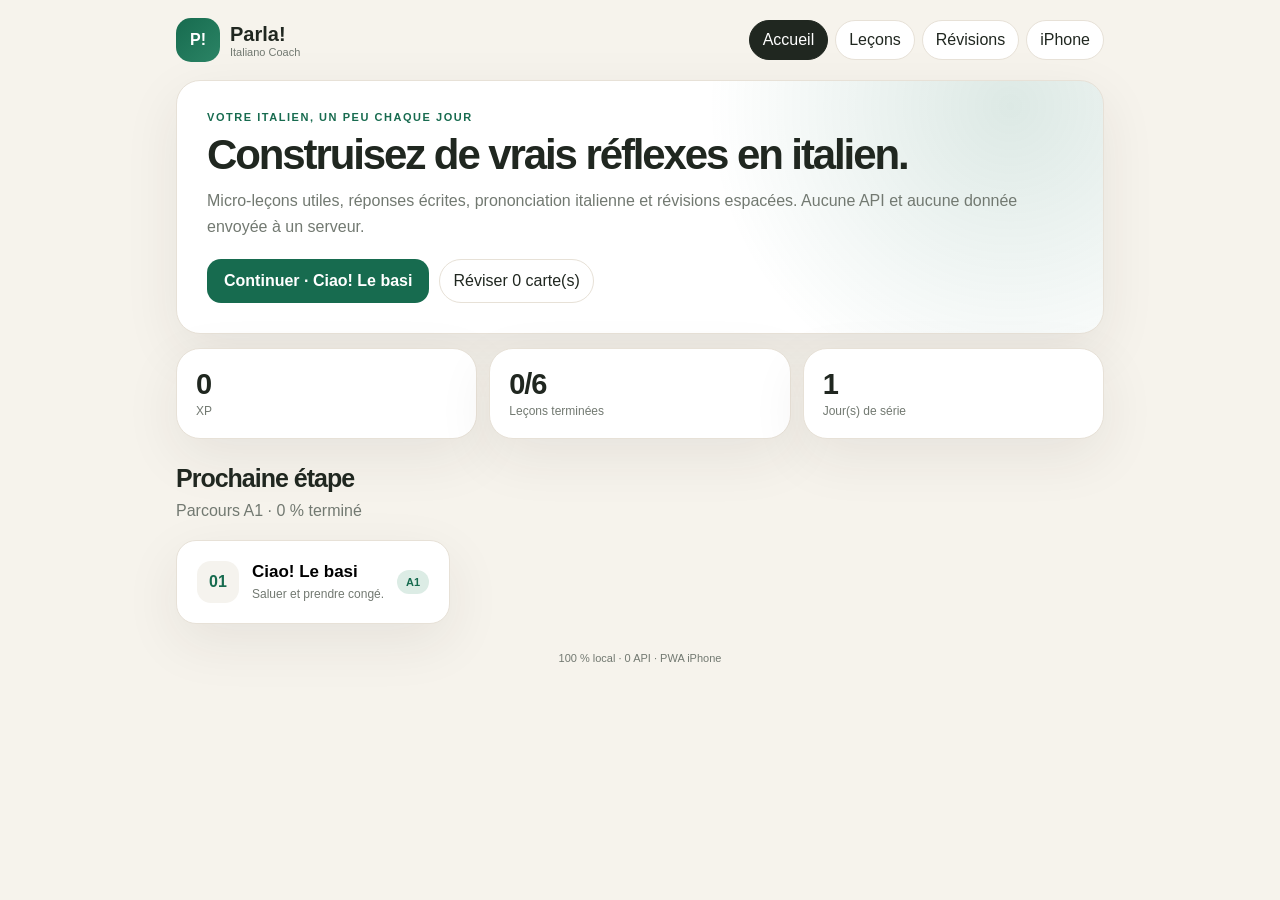
==== index.html @ 69998a39 "Initial Parla! PWA" ====
<!doctype html>
<html lang="fr">
<head>
<meta charset="utf-8">
<meta name="viewport" content="width=device-width,initial-scale=1,viewport-fit=cover">
<meta name="theme-color" content="#f6f3ec">
<meta name="apple-mobile-web-app-capable" content="yes">
<meta name="apple-mobile-web-app-status-bar-style" content="default">
<meta name="apple-mobile-web-app-title" content="Parla!">
<meta name="description" content="Parla! — coach d'italien interactif et local.">
<link rel="manifest" href="./manifest.json">
<link rel="icon" href="./icon.svg" type="image/svg+xml">
<link rel="apple-touch-icon" href="./icon.svg">
<title>Parla! — Italiano Coach</title>
<style>
:root{--bg:#f6f3ec;--card:#fff;--ink:#202720;--muted:#727971;--line:#e7e1d7;--green:#176b4f;--green2:#dcece5;--red:#9d3d3d;--red2:#f6e3df;--shadow:0 18px 55px rgba(45,40,32,.08)}
*{box-sizing:border-box}html,body{margin:0;min-height:100%;background:var(--bg);color:var(--ink);font-family:Inter,-apple-system,BlinkMacSystemFont,"Segoe UI",sans-serif}body{padding-top:env(safe-area-inset-top);padding-bottom:env(safe-area-inset-bottom);-webkit-tap-highlight-color:transparent}button,input{font:inherit}button{cursor:pointer;touch-action:manipulation}.shell{max-width:960px;margin:auto;padding:18px 16px calc(36px + env(safe-area-inset-bottom))}.top{display:flex;align-items:center;justify-content:space-between;gap:16px;margin-bottom:18px}.brand{display:flex;align-items:center;gap:10px}.logo{width:44px;height:44px;border-radius:15px;background:linear-gradient(135deg,#176b4f,#2b8465);color:white;display:grid;place-items:center;font-weight:900}.brand b{font-size:20px}.brand small{display:block;color:var(--muted);font-size:11px}.nav{display:flex;gap:7px;flex-wrap:wrap}.nav button,.ghost{border:1px solid var(--line);background:#fff;color:var(--ink);border-radius:999px;padding:10px 13px}.nav button.on{background:var(--ink);color:#fff;border-color:var(--ink)}.card{background:var(--card);border:1px solid var(--line);border-radius:24px;box-shadow:var(--shadow)}.hero{padding:30px;background:radial-gradient(circle at 90% 10%,rgba(23,107,79,.15),transparent 35%),#fff}.eyebrow{font-size:11px;letter-spacing:.14em;text-transform:uppercase;font-weight:800;color:var(--green)}h1,h2,h3,p{margin-top:0}.hero h1{font-size:42px;line-height:1.03;letter-spacing:-.05em;margin:10px 0 12px}.hero p,.muted{color:var(--muted);line-height:1.6}.primary{border:0;background:var(--green);color:#fff;border-radius:14px;padding:13px 17px;font-weight:800}.actions{display:flex;gap:10px;flex-wrap:wrap;margin-top:20px}.stats{display:grid;grid-template-columns:repeat(3,1fr);gap:12px;margin-top:14px}.stat{padding:19px}.stat strong{font-size:29px;display:block;letter-spacing:-.04em}.stat span{font-size:12px;color:var(--muted)}.section{margin-top:25px}.section h2{font-size:25px;letter-spacing:-.04em;margin-bottom:5px}.lesson-grid{display:grid;grid-template-columns:repeat(2,1fr);gap:12px}.lesson{padding:20px;text-align:left;border:1px solid var(--line);background:#fff;border-radius:20px;box-shadow:var(--shadow);display:grid;grid-template-columns:42px 1fr auto;gap:13px;align-items:center}.num{width:42px;height:42px;border-radius:14px;background:#f5f3ee;display:grid;place-items:center;color:var(--green);font-weight:900}.lesson h3{margin:0 0 4px;font-size:17px}.lesson p{margin:0;color:var(--muted);font-size:12px;line-height:1.4}.pill{background:var(--green2);color:var(--green);border-radius:999px;padding:6px 9px;font-size:11px;font-weight:800}.practice{max-width:700px;margin:auto}.progress{height:8px;border-radius:999px;background:#eee9df;overflow:hidden;margin-top:14px}.progress span{display:block;height:100%;background:var(--green)}.exercise{padding:25px;margin-top:12px}.prompt{font-size:24px;font-weight:800;line-height:1.35;letter-spacing:-.03em;margin:15px 0}.choices{display:grid;gap:9px}.choice{border:1px solid var(--line);background:#fff;border-radius:14px;padding:14px;text-align:left}.answer{width:100%;padding:14px;border-radius:14px;border:1px solid var(--line);outline:0}.answer:focus{border-color:var(--green);box-shadow:0 0 0 4px rgba(23,107,79,.08)}.feedback{margin-top:14px;padding:14px;border-radius:14px;line-height:1.45}.ok{background:var(--green2);color:#174e3c}.bad{background:var(--red2);color:#7d3030}.row{display:flex;justify-content:space-between;align-items:center;gap:10px;margin-top:16px}.review{max-width:640px;margin:auto;padding:26px}.word{font-size:38px;font-weight:900;letter-spacing:-.04em;margin:14px 0 5px}.translation{font-size:18px;color:var(--muted)}.rates{display:grid;grid-template-columns:repeat(4,1fr);gap:7px;margin-top:20px}.rates button{border:1px solid var(--line);background:#fff;border-radius:13px;padding:12px 6px}.empty{text-align:center;padding:34px}.install{padding:18px;margin-top:14px}.install ol{color:var(--muted);line-height:1.7;padding-left:22px}.footer{text-align:center;color:var(--muted);font-size:11px;margin-top:28px}
@media(max-width:700px){.top{display:block;position:sticky;top:env(safe-area-inset-top);z-index:5;background:rgba(246,243,236,.94);backdrop-filter:blur(14px);padding:4px 0 10px}.nav{margin-top:11px;display:grid;grid-template-columns:repeat(4,1fr)}.nav button{padding:9px 4px;font-size:11px}.hero{padding:23px}.hero h1{font-size:34px}.stats,.lesson-grid{grid-template-columns:1fr}.lesson{grid-template-columns:42px 1fr auto}.rates{grid-template-columns:repeat(2,1fr)}.primary,.ghost,.choice,.answer{min-height:48px}}
</style>
</head>
<body><div id="app"></div>
<script>
(function(){
var KEY="parla_v1";
var lessons=[
{id:"l1",title:"Ciao! Le basi",sub:"Saluer et prendre congé.",v:[["ciao","salut / au revoir"],["buongiorno","bonjour"],["grazie","merci"],["arrivederci","au revoir"]],q:[
{t:"mcq",p:"Comment dit-on « bonjour » le matin ?",c:["Buonasera","Buongiorno","Arrivederci"],a:"Buongiorno",e:"Buongiorno s'emploie le matin et en journée."},
{t:"text",p:"Traduisez : « Merci beaucoup »",a:["grazie mille","molte grazie"],m:"Grazie mille.",e:"Grazie mille est la formulation la plus naturelle."},
{t:"text",p:"Écrivez : « Au revoir »",a:["arrivederci"],m:"Arrivederci.",e:"Une formule neutre et polie."}]},
{id:"l2",title:"Mi presento",sub:"Se présenter simplement.",v:[["mi chiamo","je m'appelle"],["piacere","enchanté"],["abito a","j'habite à"],["e tu?","et toi ?"]],q:[
{t:"text",p:"Traduisez : « Je m'appelle Luca »",a:["mi chiamo luca","io mi chiamo luca"],m:"Mi chiamo Luca.",e:"Le pronom io est souvent omis."},
{t:"mcq",p:"« Piacere » signifie :",c:["Pardon","Enchanté","Demain"],a:"Enchanté",e:"Piacere s'utilise lors d'une présentation."},
{t:"text",p:"Écrivez : « J'habite à Lausanne »",a:["abito a lausanne","io abito a lausanne"],m:"Abito a Lausanne.",e:"Avec une ville, on utilise généralement a."}]},
{id:"l3",title:"Al bar",sub:"Commander au café.",v:[["un caffè","un café"],["vorrei","je voudrais"],["per favore","s'il vous plaît"],["quanto costa?","combien ça coûte ?"]],q:[
{t:"text",p:"Commandez poliment un café.",a:["vorrei un caffè","vorrei un caffè per favore","un caffè per favore"],m:"Vorrei un caffè, per favore.",e:"Vorrei est très naturel pour commander."},
{t:"mcq",p:"« Quanto costa? » signifie :",c:["Où est-ce ?","Combien ça coûte ?","À demain ?"],a:"Combien ça coûte ?",e:"Quanto = combien ; costa = coûte."},
{t:"text",p:"Traduisez : « S'il vous plaît »",a:["per favore"],m:"Per favore.",e:"Expression incontournable."}]},
{id:"l4",title:"Orientarsi",sub:"Demander son chemin.",v:[["dov'è?","où est ?"],["a destra","à droite"],["a sinistra","à gauche"],["sempre dritto","tout droit"]],q:[
{t:"text",p:"Demandez : « Où est la gare ? »",a:["dov'è la stazione","dove è la stazione"],m:"Dov'è la stazione?",e:"Dove è se contracte souvent en dov'è."},
{t:"mcq",p:"« A sinistra » signifie :",c:["À droite","À gauche","Tout droit"],a:"À gauche",e:"Sinistra = gauche."},
{t:"text",p:"Traduisez : « Tout droit »",a:["sempre dritto","dritto"],m:"Sempre dritto.",e:"Très courant pour indiquer un itinéraire."}]},
{id:"l5",title:"Al ristorante",sub:"Commander et demander l'addition.",v:[["il conto","l'addition"],["senza","sans"],["con","avec"],["prendo","je prends"]],q:[
{t:"text",p:"Demandez l'addition poliment.",a:["il conto per favore","potrei avere il conto","potrei avere il conto per favore"],m:"Il conto, per favore.",e:"Simple et parfaitement naturel."},
{t:"mcq",p:"« Senza » signifie :",c:["Avec","Sans","Encore"],a:"Sans",e:"Senza = sans."},
{t:"text",p:"Traduisez : « Je prends les pâtes »",a:["prendo la pasta"],m:"Prendo la pasta.",e:"Prendo est très courant pour choisir un plat."}]},
{id:"l6",title:"Piccola conversazione",sub:"Tenir un mini-échange.",v:[["come va?","comment ça va ?"],["molto bene","très bien"],["oggi","aujourd'hui"],["domani","demain"]],q:[
{t:"text",p:"Répondez à « Come va? » par « Très bien, merci ».",a:["molto bene grazie","benissimo grazie"],m:"Molto bene, grazie.",e:"Une réponse simple et naturelle."},
{t:"mcq",p:"« Oggi » signifie :",c:["Hier","Aujourd'hui","Demain"],a:"Aujourd'hui",e:"Oggi = aujourd'hui."},
{t:"text",p:"Traduisez : « À demain ! »",a:["a domani"],m:"A domani!",e:"Expression très courante."}]}
];
function fresh(){return{done:{},xp:0,streak:1,last:null,reviews:{},view:"home"}}
var s;try{s=Object.assign(fresh(),JSON.parse(localStorage.getItem(KEY)||"{}"))}catch(e){s=fresh()}
var app=document.getElementById("app"),session=null,queue=[],ri=0,reveal=false;
function save(){localStorage.setItem(KEY,JSON.stringify(s))}
function norm(x){return String(x||"").toLowerCase().trim().normalize("NFD").replace(/[\u0300-\u036f]/g,"").replace(/[.,!?;:]/g,"").replace(/\s+/g," ")}
function day(){return new Date().toISOString().slice(0,10)}
function study(){var d=day();if(s.last===d)return;if(s.last){var n=Math.round((new Date(d)-new Date(s.last))/86400000);s.streak=n===1?s.streak+1:1}else s.streak=1;s.last=d;save()}
function due(){var n=Date.now();return Object.keys(s.reviews).filter(function(k){return s.reviews[k].due<=n})}
function progress(){return Math.round(Object.keys(s.done).length/lessons.length*100)}
function speak(t){if(!("speechSynthesis" in window))return;var u=new SpeechSynthesisUtterance(t);u.lang="it-IT";u.rate=.9;speechSynthesis.cancel();speechSynthesis.speak(u)}
function top(active){return '<div class="top"><div class="brand"><div class="logo">P!</div><div><b>Parla!</b><small>Italiano Coach</small></div></div><div class="nav"><button data-v="home" class="'+(active==="home"?"on":"")+'">Accueil</button><button data-v="lessons" class="'+(active==="lessons"?"on":"")+'">Leçons</button><button data-v="review" class="'+(active==="review"?"on":"")+'">Révisions'+(due().length?" "+due().length:"")+'</button><button data-v="install">iPhone</button></div></div>'}
function bindNav(){document.querySelectorAll("[data-v]").forEach(function(b){b.onclick=function(){render(b.getAttribute("data-v"))}})}
function lessonCard(l,i){return '<button class="lesson" data-l="'+l.id+'"><div class="num">'+String(i+1).padStart(2,"0")+'</div><div><h3>'+l.title+'</h3><p>'+l.sub+'</p></div><span class="pill">'+(s.done[l.id]?"Terminé":"A1")+'</span></button>'}
function render(v){s.view=v;save();if(v==="home")home();else if(v==="lessons")list();else if(v==="review")reviews(true);else if(v==="install")install();bindNav()}
function home(){var next=lessons.find(function(l){return !s.done[l.id]})||lessons[0];app.innerHTML='<main class="shell">'+top("home")+'<section class="card hero"><div class="eyebrow">Votre italien, un peu chaque jour</div><h1>Construisez de vrais réflexes en italien.</h1><p>Micro-leçons utiles, réponses écrites, prononciation italienne et révisions espacées. Aucune API et aucune donnée envoyée à un serveur.</p><div class="actions"><button class="primary" id="go">Continuer · '+next.title+'</button><button class="ghost" data-v="review">Réviser '+due().length+' carte(s)</button></div></section><section class="stats"><div class="card stat"><strong>'+s.xp+'</strong><span>XP</span></div><div class="card stat"><strong>'+Object.keys(s.done).length+'/'+lessons.length+'</strong><span>Leçons terminées</span></div><div class="card stat"><strong>'+s.streak+'</strong><span>Jour(s) de série</span></div></section><section class="section"><h2>Prochaine étape</h2><p class="muted">Parcours A1 · '+progress()+' % terminé</p>'+lessonCard(next,lessons.indexOf(next))+'</section><div class="footer">100 % local · 0 API · PWA iPhone</div></main>';document.getElementById("go").onclick=function(){start(next.id)};document.querySelector("[data-l]").onclick=function(){start(next.id)}}
function list(){app.innerHTML='<main class="shell">'+top("lessons")+'<section class="section"><h2>Parcours A1</h2><p class="muted">Six premières situations pour commencer à parler utile.</p><div class="lesson-grid">'+lessons.map(lessonCard).join("")+'</div></section></main>';document.querySelectorAll("[data-l]").forEach(function(b){b.onclick=function(){start(b.getAttribute("data-l"))}})}
function start(id){session={l:lessons.find(function(x){return x.id===id}),i:0,score:0,answered:false};exercise()}
function exercise(){var l=session.l;if(session.i>=l.q.length){finish();return}var q=l.q[session.i],input=q.t==="mcq"?'<div class="choices">'+q.c.map(function(c){return '<button class="choice" data-c="'+c.replace(/"/g,"&quot;")+'">'+c+'</button>'}).join("")+'</div>':'<input id="ans" class="answer" autocomplete="off" placeholder="Écrivez votre réponse en italien…">';app.innerHTML='<main class="shell practice">'+top("")+'<section class="card hero"><div class="eyebrow">A1 · '+l.title+'</div><h2>'+l.sub+'</h2><div class="progress"><span style="width:'+Math.round(session.i/l.q.length*100)+'%"></span></div></section><section class="card exercise"><div class="row"><span class="muted">Exercice '+(session.i+1)+' / '+l.q.length+'</span><button class="ghost" id="audio">🔊 Écouter</button></div><div class="prompt">'+q.p+'</div>'+input+'<div id="fb"></div><div class="row"><button class="ghost" data-v="lessons">Quitter</button>'+(q.t==="mcq"?"":'<button class="primary" id="check">Valider</button>')+'</div></section></main>';bindNav();document.getElementById("audio").onclick=function(){speak(q.m||q.a)};if(q.t==="mcq")document.querySelectorAll("[data-c]").forEach(function(b){b.onclick=function(){check(b.getAttribute("data-c"))}});else{document.getElementById("check").onclick=function(){check(document.getElementById("ans").value)};document.getElementById("ans").onkeydown=function(e){if(e.key==="Enter")check(e.target.value)};document.getElementById("ans").focus()}}
function check(v){if(session.answered)return;session.answered=true;var q=session.l.q[session.i],ok=q.t==="mcq"?norm(v)===norm(q.a):q.a.some(function(a){return norm(a)===norm(v)});if(ok){session.score++;s.xp+=10}else s.xp+=2;study();save();document.getElementById("fb").innerHTML='<div class="feedback '+(ok?"ok":"bad")+'"><b>'+(ok?"✓ Correct":"À revoir")+'</b><br>'+(ok?"":'Réponse conseillée : <b>'+q.m+'</b><br>')+q.e+'</div>';var n=document.createElement("button");n.className="primary";n.textContent=session.i===session.l.q.length-1?"Terminer":"Continuer";n.onclick=function(){session.i++;session.answered=false;exercise()};document.querySelector(".exercise .row:last-child").appendChild(n)}
function finish(){var l=session.l;s.done[l.id]={date:day(),score:session.score};l.v.forEach(function(v){var id=l.id+":"+v[0];if(!s.reviews[id])s.reviews[id]={it:v[0],fr:v[1],level:0,due:Date.now()}});s.xp+=25;study();save();app.innerHTML='<main class="shell practice">'+top("")+'<section class="card hero" style="text-align:center"><div class="eyebrow">Leçon terminée</div><h1>'+Math.round(session.score/l.q.length*100)+' %</h1><p>'+l.v.length+' mots ont été ajoutés à vos révisions espacées.</p><div class="actions" style="justify-content:center"><button class="primary" data-v="review">Commencer les révisions</button><button class="ghost" data-v="lessons">Autres leçons</button></div></section></main>';bindNav()}
function reviews(reset){if(reset){queue=due();ri=0;reveal=false}app.innerHTML='<main class="shell">'+top("review")+'<div id="rev"></div></main>';bindNav();reviewCard()}
function reviewCard(){var box=document.getElementById("rev");if(!queue.length||ri>=queue.length){box.innerHTML='<section class="card empty"><h2>✓ Révisions à jour</h2><p class="muted">Les prochaines cartes apparaîtront quand elles seront dues.</p><button class="ghost" data-v="home">Retour à l’accueil</button></section>';bindNav();return}var id=queue[ri],c=s.reviews[id];box.innerHTML='<section class="card review"><div class="row"><span class="muted">Carte '+(ri+1)+' / '+queue.length+'</span><button class="ghost" id="sp">🔊</button></div><div class="eyebrow">Traduisez mentalement</div><div class="word">'+c.it+'</div>'+(reveal?'<div class="translation">'+c.fr+'</div><div class="rates"><button data-r="0">Encore</button><button data-r="1">Difficile</button><button data-r="2">Bien</button><button data-r="3">Facile</button></div>':'<button class="primary" id="show">Afficher la réponse</button>')+'</section>';document.getElementById("sp").onclick=function(){speak(c.it)};if(!reveal)document.getElementById("show").onclick=function(){reveal=true;reviewCard()};else document.querySelectorAll("[data-r]").forEach(function(b){b.onclick=function(){rate(id,Number(b.getAttribute("data-r")));ri++;reveal=false;reviewCard()}})}
function rate(id,r){var c=s.reviews[id],ints=[0,1,3,7,14,30];if(r===0)c.level=0;else c.level=Math.min(ints.length-1,c.level+(r===3?2:1));c.due=Date.now()+(r===0?10/1440:ints[c.level])*86400000;s.xp+=r===0?1:3;study();save()}
function install(){app.innerHTML='<main class="shell">'+top("install")+'<section class="card hero"><div class="eyebrow">Installation iPhone</div><h1>Parla! comme une vraie app.</h1><p>Une fois le site publié en HTTPS via GitHub Pages :</p><ol><li>Ouvrez Parla! dans Safari.</li><li>Touchez <b>Partager</b>.</li><li>Choisissez <b>Sur l’écran d’accueil</b>.</li><li>Touchez <b>Ajouter</b>.</li></ol><p class="muted">La progression reste enregistrée localement sur cet iPhone.</p></section></main>'}
render(s.view||"home");
if("serviceWorker" in navigator)navigator.serviceWorker.register("./sw.js").catch(function(){});
})();
</script></body></html>
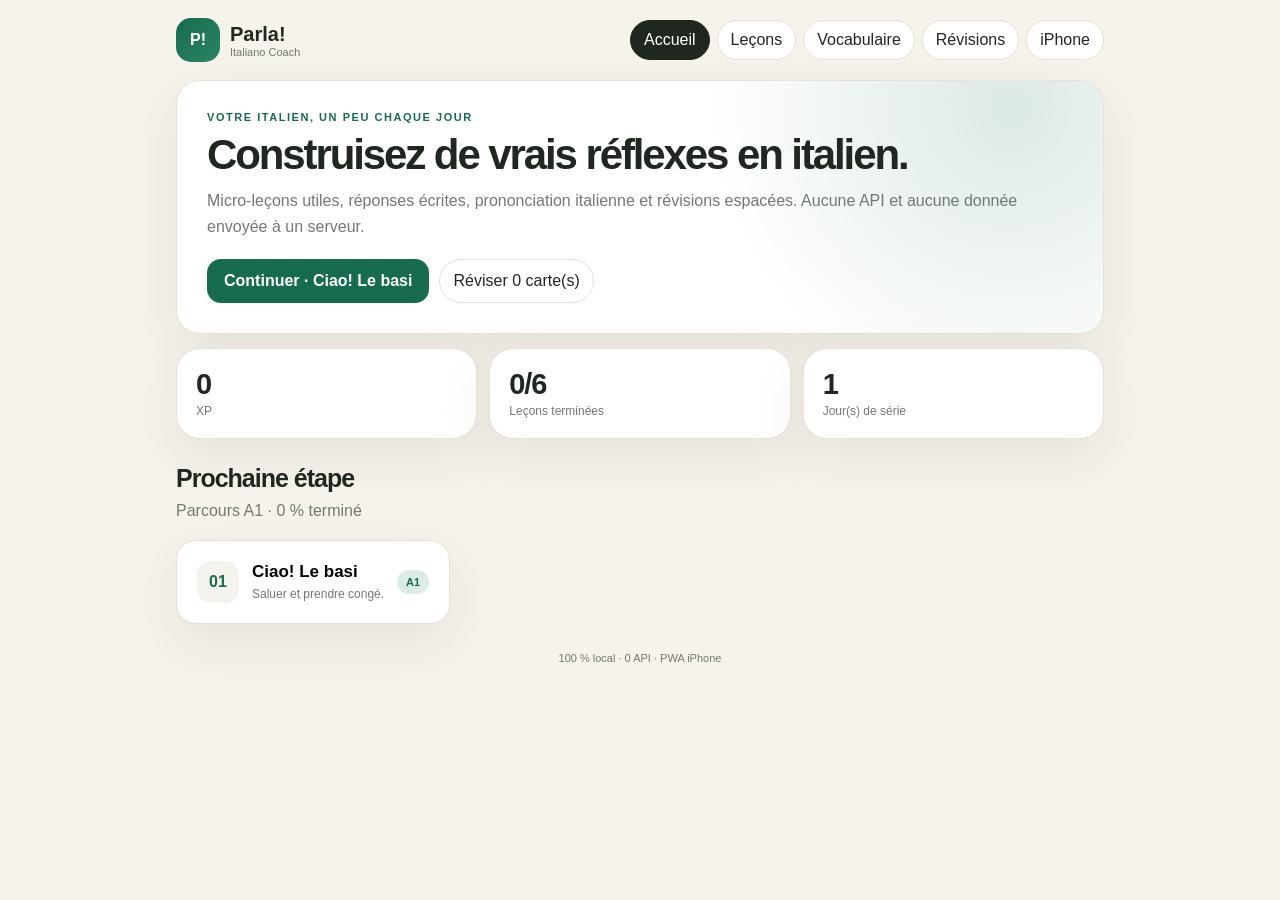
==== commit d08e4c42: "Add comprehensive vocabulary, verbs and conversation reference" ====
--- a/index.html
+++ b/index.html
@@ -15,7 +15,9 @@
 <style>
 :root{--bg:#f6f3ec;--card:#fff;--ink:#202720;--muted:#727971;--line:#e7e1d7;--green:#176b4f;--green2:#dcece5;--red:#9d3d3d;--red2:#f6e3df;--shadow:0 18px 55px rgba(45,40,32,.08)}
 *{box-sizing:border-box}html,body{margin:0;min-height:100%;background:var(--bg);color:var(--ink);font-family:Inter,-apple-system,BlinkMacSystemFont,"Segoe UI",sans-serif}body{padding-top:env(safe-area-inset-top);padding-bottom:env(safe-area-inset-bottom);-webkit-tap-highlight-color:transparent}button,input{font:inherit}button{cursor:pointer;touch-action:manipulation}.shell{max-width:960px;margin:auto;padding:18px 16px calc(36px + env(safe-area-inset-bottom))}.top{display:flex;align-items:center;justify-content:space-between;gap:16px;margin-bottom:18px}.brand{display:flex;align-items:center;gap:10px}.logo{width:44px;height:44px;border-radius:15px;background:linear-gradient(135deg,#176b4f,#2b8465);color:white;display:grid;place-items:center;font-weight:900}.brand b{font-size:20px}.brand small{display:block;color:var(--muted);font-size:11px}.nav{display:flex;gap:7px;flex-wrap:wrap}.nav button,.ghost{border:1px solid var(--line);background:#fff;color:var(--ink);border-radius:999px;padding:10px 13px}.nav button.on{background:var(--ink);color:#fff;border-color:var(--ink)}.card{background:var(--card);border:1px solid var(--line);border-radius:24px;box-shadow:var(--shadow)}.hero{padding:30px;background:radial-gradient(circle at 90% 10%,rgba(23,107,79,.15),transparent 35%),#fff}.eyebrow{font-size:11px;letter-spacing:.14em;text-transform:uppercase;font-weight:800;color:var(--green)}h1,h2,h3,p{margin-top:0}.hero h1{font-size:42px;line-height:1.03;letter-spacing:-.05em;margin:10px 0 12px}.hero p,.muted{color:var(--muted);line-height:1.6}.primary{border:0;background:var(--green);color:#fff;border-radius:14px;padding:13px 17px;font-weight:800}.actions{display:flex;gap:10px;flex-wrap:wrap;margin-top:20px}.stats{display:grid;grid-template-columns:repeat(3,1fr);gap:12px;margin-top:14px}.stat{padding:19px}.stat strong{font-size:29px;display:block;letter-spacing:-.04em}.stat span{font-size:12px;color:var(--muted)}.section{margin-top:25px}.section h2{font-size:25px;letter-spacing:-.04em;margin-bottom:5px}.lesson-grid{display:grid;grid-template-columns:repeat(2,1fr);gap:12px}.lesson{padding:20px;text-align:left;border:1px solid var(--line);background:#fff;border-radius:20px;box-shadow:var(--shadow);display:grid;grid-template-columns:42px 1fr auto;gap:13px;align-items:center}.num{width:42px;height:42px;border-radius:14px;background:#f5f3ee;display:grid;place-items:center;color:var(--green);font-weight:900}.lesson h3{margin:0 0 4px;font-size:17px}.lesson p{margin:0;color:var(--muted);font-size:12px;line-height:1.4}.pill{background:var(--green2);color:var(--green);border-radius:999px;padding:6px 9px;font-size:11px;font-weight:800}.practice{max-width:700px;margin:auto}.progress{height:8px;border-radius:999px;background:#eee9df;overflow:hidden;margin-top:14px}.progress span{display:block;height:100%;background:var(--green)}.exercise{padding:25px;margin-top:12px}.prompt{font-size:24px;font-weight:800;line-height:1.35;letter-spacing:-.03em;margin:15px 0}.choices{display:grid;gap:9px}.choice{border:1px solid var(--line);background:#fff;border-radius:14px;padding:14px;text-align:left}.answer{width:100%;padding:14px;border-radius:14px;border:1px solid var(--line);outline:0}.answer:focus{border-color:var(--green);box-shadow:0 0 0 4px rgba(23,107,79,.08)}.feedback{margin-top:14px;padding:14px;border-radius:14px;line-height:1.45}.ok{background:var(--green2);color:#174e3c}.bad{background:var(--red2);color:#7d3030}.row{display:flex;justify-content:space-between;align-items:center;gap:10px;margin-top:16px}.review{max-width:640px;margin:auto;padding:26px}.word{font-size:38px;font-weight:900;letter-spacing:-.04em;margin:14px 0 5px}.translation{font-size:18px;color:var(--muted)}.rates{display:grid;grid-template-columns:repeat(4,1fr);gap:7px;margin-top:20px}.rates button{border:1px solid var(--line);background:#fff;border-radius:13px;padding:12px 6px}.empty{text-align:center;padding:34px}.install{padding:18px;margin-top:14px}.install ol{color:var(--muted);line-height:1.7;padding-left:22px}.footer{text-align:center;color:var(--muted);font-size:11px;margin-top:28px}
-@media(max-width:700px){.top{display:block;position:sticky;top:env(safe-area-inset-top);z-index:5;background:rgba(246,243,236,.94);backdrop-filter:blur(14px);padding:4px 0 10px}.nav{margin-top:11px;display:grid;grid-template-columns:repeat(4,1fr)}.nav button{padding:9px 4px;font-size:11px}.hero{padding:23px}.hero h1{font-size:34px}.stats,.lesson-grid{grid-template-columns:1fr}.lesson{grid-template-columns:42px 1fr auto}.rates{grid-template-columns:repeat(2,1fr)}.primary,.ghost,.choice,.answer{min-height:48px}}
+
+.vocab-wrap{max-width:900px;margin:auto}.vocab-head{padding:26px}.vocab-tabs{display:flex;gap:8px;flex-wrap:wrap;margin-top:18px}.vocab-tabs button{border:1px solid var(--line);background:#fff;border-radius:999px;padding:10px 14px;font-weight:700}.vocab-tabs button.on{background:var(--green);color:#fff;border-color:var(--green)}.searchbox{width:100%;margin-top:16px;border:1px solid var(--line);background:#fff;border-radius:14px;padding:14px 16px;outline:0}.searchbox:focus{border-color:var(--green);box-shadow:0 0 0 4px rgba(23,107,79,.08)}.vocab-group{margin-top:18px}.vocab-group h3{font-size:17px;margin:0 0 8px}.vocab-list{display:grid;grid-template-columns:repeat(2,1fr);gap:8px}.vocab-item{display:grid;grid-template-columns:1fr auto;gap:12px;align-items:center;padding:13px 14px;border:1px solid var(--line);background:#fff;border-radius:15px}.vocab-it{font-weight:800;font-size:15px}.vocab-fr{color:var(--muted);font-size:12px;margin-top:3px}.vocab-note{color:var(--muted);font-size:11px;margin-top:3px;font-style:italic}.speak-mini{border:1px solid var(--line);background:#fff;border-radius:10px;width:38px;height:38px}.vocab-count{font-size:12px;color:var(--muted);margin-top:8px}.no-results{padding:28px;text-align:center;color:var(--muted)}
+@media(max-width:700px){.top{display:block;position:sticky;top:env(safe-area-inset-top);z-index:5;background:rgba(246,243,236,.94);backdrop-filter:blur(14px);padding:4px 0 10px}.nav{margin-top:11px;display:flex;flex-wrap:nowrap;overflow-x:auto;padding-bottom:2px;scrollbar-width:none}.nav::-webkit-scrollbar{display:none}.nav button{padding:9px 11px;font-size:11px;white-space:nowrap;flex:0 0 auto}.hero{padding:23px}.hero h1{font-size:34px}.stats,.lesson-grid,.vocab-list{grid-template-columns:1fr}.lesson{grid-template-columns:42px 1fr auto}.rates{grid-template-columns:repeat(2,1fr)}.primary,.ghost,.choice,.answer{min-height:48px}}
 </style>
 </head>
 <body><div id="app"></div>
@@ -48,6 +50,36 @@
 {t:"mcq",p:"« Oggi » signifie :",c:["Hier","Aujourd'hui","Demain"],a:"Aujourd'hui",e:"Oggi = aujourd'hui."},
 {t:"text",p:"Traduisez : « À demain ! »",a:["a domani"],m:"A domani!",e:"Expression très courante."}]}
 ];
+
+var vocabData={
+courant:[
+["Indispensables",[["sì","oui"],["no","non"],["forse","peut-être"],["certo","bien sûr"],["anche","aussi"],["solo","seulement / seul"],["molto","beaucoup / très"],["poco","peu"],["abbastanza","assez"],["troppo","trop"],["più","plus"],["meno","moins"],["tutto","tout"],["niente","rien"],["qualcosa","quelque chose"],["qualcuno","quelqu’un"],["qui","ici"],["lì / là","là-bas"],["adesso / ora","maintenant"],["subito","tout de suite"],["ancora","encore"],["già","déjà"],["sempre","toujours"],["mai","jamais"]]],
+["Politesse",[["ciao","salut / au revoir"],["buongiorno","bonjour"],["buonasera","bonsoir"],["buonanotte","bonne nuit"],["arrivederci","au revoir"],["a presto","à bientôt"],["a dopo","à tout à l’heure"],["grazie","merci"],["grazie mille","merci beaucoup"],["prego","de rien / je vous en prie"],["per favore","s’il vous plaît"],["scusa","excuse-moi"],["scusi","excusez-moi"],["mi dispiace","je suis désolé"],["permesso","pardon / puis-je passer ?"],["piacere","enchanté"]]],
+["Questions",[["chi?","qui ?"],["che cosa? / cosa?","quoi ?"],["che?","quel / que ?"],["dove?","où ?"],["quando?","quand ?"],["perché?","pourquoi ?"],["come?","comment ?"],["quanto?","combien ?"],["quale?","lequel / quel ?"],["a che ora?","à quelle heure ?"]]],
+["Temps",[["oggi","aujourd’hui"],["ieri","hier"],["domani","demain"],["stamattina","ce matin"],["stasera","ce soir"],["stanotte","cette nuit"],["mattina","matin"],["pomeriggio","après-midi"],["sera","soir"],["notte","nuit"],["giorno","jour"],["settimana","semaine"],["mese","mois"],["anno","année"],["ora","heure"],["minuto","minute"],["presto","tôt / bientôt"],["tardi","tard"],["prima","avant"],["dopo","après"],["lunedì","lundi"],["martedì","mardi"],["mercoledì","mercredi"],["giovedì","jeudi"],["venerdì","vendredi"],["sabato","samedi"],["domenica","dimanche"]]],
+["Nombres",[["zero","zéro"],["uno","un"],["due","deux"],["tre","trois"],["quattro","quatre"],["cinque","cinq"],["sei","six"],["sette","sept"],["otto","huit"],["nove","neuf"],["dieci","dix"],["undici","onze"],["dodici","douze"],["tredici","treize"],["quattordici","quatorze"],["quindici","quinze"],["sedici","seize"],["diciassette","dix-sept"],["diciotto","dix-huit"],["diciannove","dix-neuf"],["venti","vingt"],["trenta","trente"],["quaranta","quarante"],["cinquanta","cinquante"],["cento","cent"],["mille","mille"]]],
+["Personnes & famille",[["uomo","homme"],["donna","femme"],["ragazzo","garçon / jeune homme"],["ragazza","fille / jeune femme"],["persona","personne"],["amico / amica","ami / amie"],["famiglia","famille"],["madre / mamma","mère / maman"],["padre / papà","père / papa"],["figlio / figlia","fils / fille"],["fratello","frère"],["sorella","sœur"],["marito","mari"],["moglie","épouse"],["bambino / bambina","enfant"]]],
+["Lieux",[["casa","maison / chez soi"],["hotel / albergo","hôtel"],["ristorante","restaurant"],["bar","café / bar"],["stazione","gare"],["aeroporto","aéroport"],["fermata","arrêt"],["strada","rue / route"],["piazza","place"],["centro","centre"],["negozio","magasin"],["supermercato","supermarché"],["farmacia","pharmacie"],["ospedale","hôpital"],["bagno","toilettes / salle de bain"],["camera","chambre"],["ufficio","bureau"],["museo","musée"],["spiaggia","plage"],["montagna","montagne"]]],
+["Déplacements",[["macchina / auto","voiture"],["treno","train"],["autobus / bus","bus"],["metro","métro"],["taxi","taxi"],["aereo","avion"],["bicicletta","vélo"],["biglietto","billet"],["binario","voie / quai"],["andata","aller"],["ritorno","retour"],["destra","droite"],["sinistra","gauche"],["dritto","tout droit"],["vicino","près"],["lontano","loin"],["entrata","entrée"],["uscita","sortie"]]],
+["Restaurant & alimentation",[["acqua","eau"],["caffè","café"],["tè","thé"],["latte","lait"],["pane","pain"],["pasta","pâtes"],["riso","riz"],["carne","viande"],["pesce","poisson"],["verdura","légume(s)"],["frutta","fruit"],["formaggio","fromage"],["vino","vin"],["birra","bière"],["colazione","petit-déjeuner"],["pranzo","déjeuner"],["cena","dîner"],["menù","menu"],["conto","addition"],["piatto","plat / assiette"],["bicchiere","verre"],["bottiglia","bouteille"],["forchetta","fourchette"],["coltello","couteau"],["cucchiaio","cuillère"],["sale","sel"],["zucchero","sucre"],["senza","sans"],["con","avec"]]],
+["Achats & argent",[["quanto costa?","combien ça coûte ?"],["prezzo","prix"],["euro","euro"],["soldi","argent"],["contanti","espèces"],["carta","carte"],["scontrino","ticket de caisse"],["aperto","ouvert"],["chiuso","fermé"],["taglia","taille"],["grande","grand"],["piccolo","petit"],["caro","cher"],["economico","bon marché"],["comprare","acheter"],["pagare","payer"]]],
+["Adjectifs utiles",[["buono","bon"],["cattivo","mauvais"],["bello","beau"],["brutto","laid"],["grande","grand"],["piccolo","petit"],["nuovo","nouveau"],["vecchio","vieux"],["facile","facile"],["difficile","difficile"],["caldo","chaud"],["freddo","froid"],["felice","heureux"],["triste","triste"],["stanco","fatigué"],["occupato","occupé"],["libero","libre"],["importante","important"],["possibile","possible"],["pronto","prêt"],["uguale","pareil"],["diverso","différent"]]]
+],
+verbi:[
+["Verbes fondamentaux",[["essere","être","sono = je suis"],["avere","avoir","ho = j’ai"],["fare","faire","faccio = je fais"],["andare","aller","vado = je vais"],["venire","venir","vengo = je viens"],["stare","être / rester / aller","sto = je suis / je vais"],["potere","pouvoir","posso = je peux"],["volere","vouloir","voglio = je veux"],["dovere","devoir","devo = je dois"],["sapere","savoir","so = je sais"],["conoscere","connaître","conosco = je connais"],["dire","dire","dico = je dis"],["parlare","parler","parlo = je parle"],["capire","comprendre","capisco = je comprends"],["vedere","voir","vedo = je vois"],["guardare","regarder","guardo = je regarde"],["sentire","entendre / sentir","sento = j’entends / je sens"],["ascoltare","écouter","ascolto = j’écoute"],["leggere","lire","leggo = je lis"],["scrivere","écrire","scrivo = j’écris"]]],
+["Actions quotidiennes",[["mangiare","manger","mangio = je mange"],["bere","boire","bevo = je bois"],["dormire","dormir","dormo = je dors"],["lavorare","travailler","lavoro = je travaille"],["studiare","étudier","studio = j’étudie"],["abitare","habiter","abito = j’habite"],["vivere","vivre","vivo = je vis"],["entrare","entrer","entro = j’entre"],["uscire","sortir","esco = je sors"],["arrivare","arriver","arrivo = j’arrive"],["partire","partir","parto = je pars"],["tornare","revenir","torno = je reviens"],["aspettare","attendre","aspetto = j’attends"],["cercare","chercher","cerco = je cherche"],["trovare","trouver","trovo = je trouve"],["prendere","prendre","prendo = je prends"],["mettere","mettre","metto = je mets"],["portare","porter / apporter","porto = je porte"],["aprire","ouvrir","apro = j’ouvre"],["chiudere","fermer","chiudo = je ferme"]]],
+["Conversation & interaction",[["chiedere","demander","chiedo = je demande"],["rispondere","répondre","rispondo = je réponds"],["pensare","penser","penso = je pense"],["credere","croire","credo = je crois"],["ricordare","se souvenir","ricordo = je me souviens"],["dimenticare","oublier","dimentico = j’oublie"],["piacere","plaire","mi piace = j’aime"],["preferire","préférer","preferisco = je préfère"],["amare","aimer","amo = j’aime"],["aiutare","aider","aiuto = j’aide"],["chiamare","appeler","chiamo = j’appelle"],["comprare","acheter","compro = j’achète"],["pagare","payer","pago = je paie"],["ordinare","commander","ordino = je commande"],["prenotare","réserver","prenoto = je réserve"]]]
+],
+espressioni:[
+["Rencontre & présentation",[["Come stai?","Comment vas-tu ?"],["Come sta?","Comment allez-vous ?"],["Come va?","Comment ça va ?"],["Sto bene, grazie.","Je vais bien, merci."],["Molto bene.","Très bien."],["Così così.","Comme ci comme ça."],["Mi chiamo…","Je m’appelle…"],["Come ti chiami?","Comment t’appelles-tu ?"],["Piacere di conoscerti.","Enchanté de te rencontrer."],["Di dove sei?","Tu viens d’où ?"],["Sono francese.","Je suis français(e)."],["Abito a…","J’habite à…"],["E tu?","Et toi ?"]]],
+["Comprendre & apprendre",[["Non capisco.","Je ne comprends pas."],["Ho capito.","J’ai compris."],["Può ripetere, per favore?","Pouvez-vous répéter, s’il vous plaît ?"],["Puoi ripetere?","Tu peux répéter ?"],["Più lentamente, per favore.","Plus lentement, s’il vous plaît."],["Come si dice … in italiano?","Comment dit-on … en italien ?"],["Cosa significa?","Qu’est-ce que ça signifie ?"],["Come si scrive?","Comment ça s’écrit ?"],["Non lo so.","Je ne sais pas."],["Non ricordo.","Je ne me souviens pas."],["Sto imparando l’italiano.","J’apprends l’italien."],["Parlo un po’ d’italiano.","Je parle un peu italien."]]],
+["Au café / restaurant",[["Vorrei un caffè, per favore.","Je voudrais un café, s’il vous plaît."],["Posso avere…?","Puis-je avoir… ?"],["Prendo questo.","Je prends ceci."],["Per me…","Pour moi…"],["Cosa consiglia?","Que conseillez-vous ?"],["Qual è la specialità?","Quelle est la spécialité ?"],["Senza…, per favore.","Sans…, s’il vous plaît."],["Sono allergico / allergica a…","Je suis allergique à…"],["È piccante?","Est-ce épicé ?"],["Un altro, per favore.","Un autre, s’il vous plaît."],["Basta così, grazie.","Ça suffit comme ça, merci."],["Il conto, per favore.","L’addition, s’il vous plaît."],["Posso pagare con la carta?","Puis-je payer par carte ?"],["Era molto buono.","C’était très bon."]]],
+["Se déplacer",[["Dov’è…?","Où est… ?"],["Dov’è la stazione?","Où est la gare ?"],["Come posso arrivare a…?","Comment puis-je aller à… ?"],["È lontano?","C’est loin ?"],["È vicino?","C’est près ?"],["Sempre dritto.","Toujours tout droit."],["A destra.","À droite."],["A sinistra.","À gauche."],["Quale autobus devo prendere?","Quel bus dois-je prendre ?"],["A che ora parte?","À quelle heure ça part ?"],["A che ora arriva?","À quelle heure ça arrive ?"],["Un biglietto per…, per favore.","Un billet pour…, s’il vous plaît."],["Andata e ritorno.","Aller-retour."],["Mi può chiamare un taxi?","Pouvez-vous m’appeler un taxi ?"]]],
+["Hôtel & voyage",[["Ho una prenotazione.","J’ai une réservation."],["A nome di…","Au nom de…"],["Vorrei fare il check-in.","Je voudrais faire le check-in."],["La camera è pronta?","La chambre est prête ?"],["A che ora è la colazione?","À quelle heure est le petit-déjeuner ?"],["Dov’è l’ascensore?","Où est l’ascenseur ?"],["C’è il Wi-Fi?","Y a-t-il le Wi-Fi ?"],["Qual è la password del Wi-Fi?","Quel est le mot de passe du Wi-Fi ?"],["Potrei avere un’altra chiave?","Pourrais-je avoir une autre clé ?"],["Vorrei fare il check-out.","Je voudrais faire le check-out."]]],
+["Achats",[["Quanto costa?","Combien ça coûte ?"],["Quanto viene?","Ça fait combien ?"],["È troppo caro.","C’est trop cher."],["Avete una taglia più grande?","Avez-vous une taille plus grande ?"],["Avete una taglia più piccola?","Avez-vous une taille plus petite ?"],["Posso provarlo / provarla?","Puis-je l’essayer ?"],["Lo prendo.","Je le prends."],["Non importa, grazie.","Ce n’est pas grave / peu importe, merci."],["Posso pagare con la carta?","Puis-je payer par carte ?"],["Mi dà lo scontrino?","Vous me donnez le ticket ?"]]],
+["Conversation naturelle",[["Che bello!","C’est super / que c’est beau !"],["Davvero?","Vraiment ?"],["Certo!","Bien sûr !"],["Va bene.","D’accord / ça va."],["D’accordo.","D’accord."],["Nessun problema.","Aucun problème."],["Non importa.","Ce n’est pas grave."],["Dipende.","Ça dépend."],["Penso di sì.","Je pense que oui."],["Penso di no.","Je pense que non."],["Secondo me…","Selon moi…"],["Hai ragione.","Tu as raison."],["Non sono sicuro / sicura.","Je ne suis pas sûr(e)."],["Aspetta un attimo.","Attends un instant."],["Un momento, per favore.","Un instant, s’il vous plaît."],["Che cosa fai oggi?","Qu’est-ce que tu fais aujourd’hui ?"],["Cosa vuoi fare?","Qu’est-ce que tu veux faire ?"],["Mi piace molto.","J’aime beaucoup."],["Non mi piace.","Je n’aime pas."],["Anch’io.","Moi aussi."],["Neanch’io.","Moi non plus."],["A presto!","À bientôt !"],["A domani!","À demain !"],["Buona giornata!","Bonne journée !"],["Buon viaggio!","Bon voyage !"],["Divertiti!","Amuse-toi bien !"]]]
+]};
+
 function fresh(){return{done:{},xp:0,streak:1,last:null,reviews:{},view:"home"}}
 var s;try{s=Object.assign(fresh(),JSON.parse(localStorage.getItem(KEY)||"{}"))}catch(e){s=fresh()}
 var app=document.getElementById("app"),session=null,queue=[],ri=0,reveal=false;
@@ -58,10 +90,10 @@
 function due(){var n=Date.now();return Object.keys(s.reviews).filter(function(k){return s.reviews[k].due<=n})}
 function progress(){return Math.round(Object.keys(s.done).length/lessons.length*100)}
 function speak(t){if(!("speechSynthesis" in window))return;var u=new SpeechSynthesisUtterance(t);u.lang="it-IT";u.rate=.9;speechSynthesis.cancel();speechSynthesis.speak(u)}
-function top(active){return '<div class="top"><div class="brand"><div class="logo">P!</div><div><b>Parla!</b><small>Italiano Coach</small></div></div><div class="nav"><button data-v="home" class="'+(active==="home"?"on":"")+'">Accueil</button><button data-v="lessons" class="'+(active==="lessons"?"on":"")+'">Leçons</button><button data-v="review" class="'+(active==="review"?"on":"")+'">Révisions'+(due().length?" "+due().length:"")+'</button><button data-v="install">iPhone</button></div></div>'}
+function top(active){return '<div class="top"><div class="brand"><div class="logo">P!</div><div><b>Parla!</b><small>Italiano Coach</small></div></div><div class="nav"><button data-v="home" class="'+(active==="home"?"on":"")+'">Accueil</button><button data-v="lessons" class="'+(active==="lessons"?"on":"")+'">Leçons</button><button data-v="vocab" class="'+(active==="vocab"?"on":"")+'">Vocabulaire</button><button data-v="review" class="'+(active==="review"?"on":"")+'">Révisions'+(due().length?" "+due().length:"")+'</button><button data-v="install">iPhone</button></div></div>'}
 function bindNav(){document.querySelectorAll("[data-v]").forEach(function(b){b.onclick=function(){render(b.getAttribute("data-v"))}})}
 function lessonCard(l,i){return '<button class="lesson" data-l="'+l.id+'"><div class="num">'+String(i+1).padStart(2,"0")+'</div><div><h3>'+l.title+'</h3><p>'+l.sub+'</p></div><span class="pill">'+(s.done[l.id]?"Terminé":"A1")+'</span></button>'}
-function render(v){s.view=v;save();if(v==="home")home();else if(v==="lessons")list();else if(v==="review")reviews(true);else if(v==="install")install();bindNav()}
+function render(v){s.view=v;save();if(v==="home")home();else if(v==="lessons")list();else if(v==="vocab")vocab("courant");else if(v==="review")reviews(true);else if(v==="install")install();bindNav()}
 function home(){var next=lessons.find(function(l){return !s.done[l.id]})||lessons[0];app.innerHTML='<main class="shell">'+top("home")+'<section class="card hero"><div class="eyebrow">Votre italien, un peu chaque jour</div><h1>Construisez de vrais réflexes en italien.</h1><p>Micro-leçons utiles, réponses écrites, prononciation italienne et révisions espacées. Aucune API et aucune donnée envoyée à un serveur.</p><div class="actions"><button class="primary" id="go">Continuer · '+next.title+'</button><button class="ghost" data-v="review">Réviser '+due().length+' carte(s)</button></div></section><section class="stats"><div class="card stat"><strong>'+s.xp+'</strong><span>XP</span></div><div class="card stat"><strong>'+Object.keys(s.done).length+'/'+lessons.length+'</strong><span>Leçons terminées</span></div><div class="card stat"><strong>'+s.streak+'</strong><span>Jour(s) de série</span></div></section><section class="section"><h2>Prochaine étape</h2><p class="muted">Parcours A1 · '+progress()+' % terminé</p>'+lessonCard(next,lessons.indexOf(next))+'</section><div class="footer">100 % local · 0 API · PWA iPhone</div></main>';document.getElementById("go").onclick=function(){start(next.id)};document.querySelector("[data-l]").onclick=function(){start(next.id)}}
 function list(){app.innerHTML='<main class="shell">'+top("lessons")+'<section class="section"><h2>Parcours A1</h2><p class="muted">Six premières situations pour commencer à parler utile.</p><div class="lesson-grid">'+lessons.map(lessonCard).join("")+'</div></section></main>';document.querySelectorAll("[data-l]").forEach(function(b){b.onclick=function(){start(b.getAttribute("data-l"))}})}
 function start(id){session={l:lessons.find(function(x){return x.id===id}),i:0,score:0,answered:false};exercise()}
@@ -71,6 +103,35 @@
 function reviews(reset){if(reset){queue=due();ri=0;reveal=false}app.innerHTML='<main class="shell">'+top("review")+'<div id="rev"></div></main>';bindNav();reviewCard()}
 function reviewCard(){var box=document.getElementById("rev");if(!queue.length||ri>=queue.length){box.innerHTML='<section class="card empty"><h2>✓ Révisions à jour</h2><p class="muted">Les prochaines cartes apparaîtront quand elles seront dues.</p><button class="ghost" data-v="home">Retour à l’accueil</button></section>';bindNav();return}var id=queue[ri],c=s.reviews[id];box.innerHTML='<section class="card review"><div class="row"><span class="muted">Carte '+(ri+1)+' / '+queue.length+'</span><button class="ghost" id="sp">🔊</button></div><div class="eyebrow">Traduisez mentalement</div><div class="word">'+c.it+'</div>'+(reveal?'<div class="translation">'+c.fr+'</div><div class="rates"><button data-r="0">Encore</button><button data-r="1">Difficile</button><button data-r="2">Bien</button><button data-r="3">Facile</button></div>':'<button class="primary" id="show">Afficher la réponse</button>')+'</section>';document.getElementById("sp").onclick=function(){speak(c.it)};if(!reveal)document.getElementById("show").onclick=function(){reveal=true;reviewCard()};else document.querySelectorAll("[data-r]").forEach(function(b){b.onclick=function(){rate(id,Number(b.getAttribute("data-r")));ri++;reveal=false;reviewCard()}})}
 function rate(id,r){var c=s.reviews[id],ints=[0,1,3,7,14,30];if(r===0)c.level=0;else c.level=Math.min(ints.length-1,c.level+(r===3?2:1));c.due=Date.now()+(r===0?10/1440:ints[c.level])*86400000;s.xp+=r===0?1:3;study();save()}
+
+function vocab(tab){
+  tab=tab||"courant";
+  var names={courant:"Vocabulaire courant",verbi:"Verbes essentiels",espressioni:"Expressions conversationnelles"};
+  var counts={courant:"Vocabulaire indispensable du quotidien",verbi:"Les verbes à connaître en priorité",espressioni:"Formules prêtes à employer dans une vraie conversation"};
+  app.innerHTML='<main class="shell vocab-wrap">'+top("vocab")+
+  '<section class="card vocab-head"><div class="eyebrow">Réviser à la volée</div><h2 style="margin:8px 0 4px">'+names[tab]+'</h2><p class="muted">'+counts[tab]+'</p>'+
+  '<div class="vocab-tabs"><button data-tab="courant" class="'+(tab==="courant"?"on":"")+'">Vocabulaire courant</button><button data-tab="verbi" class="'+(tab==="verbi"?"on":"")+'">Verbes</button><button data-tab="espressioni" class="'+(tab==="espressioni"?"on":"")+'">Expressions</button></div>'+
+  '<input id="vocabSearch" class="searchbox" type="search" placeholder="Rechercher en italien ou en français…">'+
+  '<div class="vocab-count" id="vocabCount"></div></section><div id="vocabResults"></div><div class="footer">Touchez 🔊 pour entendre la prononciation italienne.</div></main>';
+  bindNav();
+  document.querySelectorAll("[data-tab]").forEach(function(b){b.onclick=function(){vocab(b.getAttribute("data-tab"))}});
+  var search=document.getElementById("vocabSearch");
+  function draw(){
+    var q=norm(search.value),groups=vocabData[tab],html="",n=0;
+    groups.forEach(function(g){
+      var items=g[1].filter(function(x){return !q||norm(x.join(" ")).indexOf(q)>=0});
+      if(!items.length)return;n+=items.length;
+      html+='<section class="vocab-group"><h3>'+g[0]+'</h3><div class="vocab-list">'+items.map(function(x){
+        return '<div class="vocab-item"><div><div class="vocab-it">'+x[0]+'</div><div class="vocab-fr">'+x[1]+'</div>'+(x[2]?'<div class="vocab-note">'+x[2]+'</div>':'')+'</div><button class="speak-mini" data-speak="'+x[0].replace(/"/g,"&quot;")+'" aria-label="Écouter">🔊</button></div>'
+      }).join("")+'</div></section>';
+    });
+    document.getElementById("vocabResults").innerHTML=html||'<div class="card no-results">Aucun résultat.</div>';
+    document.getElementById("vocabCount").textContent=n+" entrée"+(n>1?"s":"");
+    document.querySelectorAll("[data-speak]").forEach(function(b){b.onclick=function(){speak(b.getAttribute("data-speak"))}});
+  }
+  search.oninput=draw;draw();
+}
+
 function install(){app.innerHTML='<main class="shell">'+top("install")+'<section class="card hero"><div class="eyebrow">Installation iPhone</div><h1>Parla! comme une vraie app.</h1><p>Une fois le site publié en HTTPS via GitHub Pages :</p><ol><li>Ouvrez Parla! dans Safari.</li><li>Touchez <b>Partager</b>.</li><li>Choisissez <b>Sur l’écran d’accueil</b>.</li><li>Touchez <b>Ajouter</b>.</li></ol><p class="muted">La progression reste enregistrée localement sur cet iPhone.</p></section></main>'}
 render(s.view||"home");
 if("serviceWorker" in navigator)navigator.serviceWorker.register("./sw.js").catch(function(){});
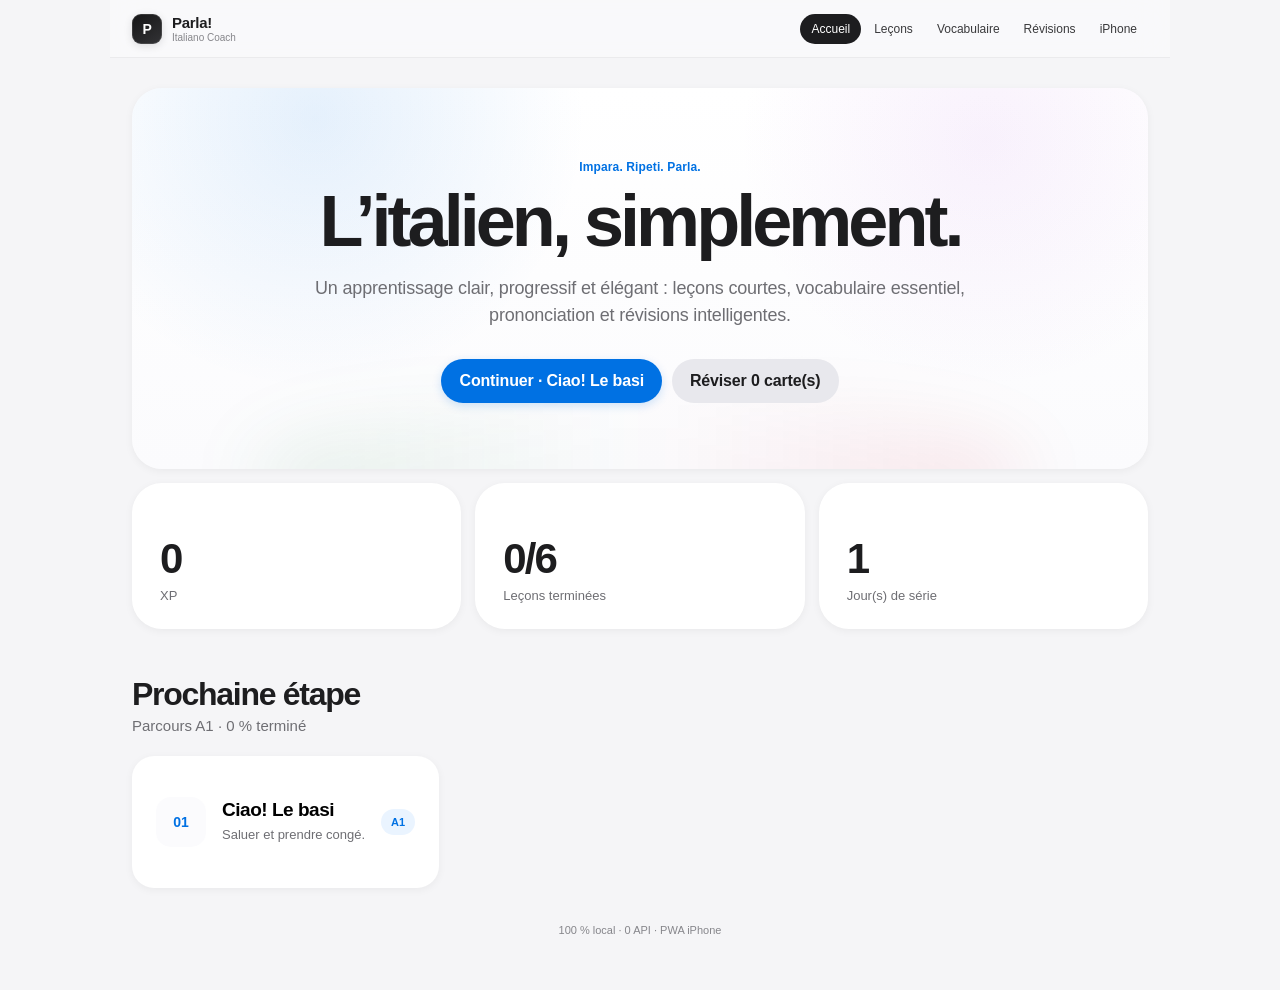
==== commit 1fe9034e: "Redesign Parla with premium Apple-inspired visual system" ====
--- a/index.html
+++ b/index.html
@@ -3,7 +3,7 @@
 <head>
 <meta charset="utf-8">
 <meta name="viewport" content="width=device-width,initial-scale=1,viewport-fit=cover">
-<meta name="theme-color" content="#f6f3ec">
+<meta name="theme-color" content="#f5f5f7">
 <meta name="apple-mobile-web-app-capable" content="yes">
 <meta name="apple-mobile-web-app-status-bar-style" content="default">
 <meta name="apple-mobile-web-app-title" content="Parla!">
@@ -13,11 +13,288 @@
 <link rel="apple-touch-icon" href="./icon.svg">
 <title>Parla! — Italiano Coach</title>
 <style>
-:root{--bg:#f6f3ec;--card:#fff;--ink:#202720;--muted:#727971;--line:#e7e1d7;--green:#176b4f;--green2:#dcece5;--red:#9d3d3d;--red2:#f6e3df;--shadow:0 18px 55px rgba(45,40,32,.08)}
-*{box-sizing:border-box}html,body{margin:0;min-height:100%;background:var(--bg);color:var(--ink);font-family:Inter,-apple-system,BlinkMacSystemFont,"Segoe UI",sans-serif}body{padding-top:env(safe-area-inset-top);padding-bottom:env(safe-area-inset-bottom);-webkit-tap-highlight-color:transparent}button,input{font:inherit}button{cursor:pointer;touch-action:manipulation}.shell{max-width:960px;margin:auto;padding:18px 16px calc(36px + env(safe-area-inset-bottom))}.top{display:flex;align-items:center;justify-content:space-between;gap:16px;margin-bottom:18px}.brand{display:flex;align-items:center;gap:10px}.logo{width:44px;height:44px;border-radius:15px;background:linear-gradient(135deg,#176b4f,#2b8465);color:white;display:grid;place-items:center;font-weight:900}.brand b{font-size:20px}.brand small{display:block;color:var(--muted);font-size:11px}.nav{display:flex;gap:7px;flex-wrap:wrap}.nav button,.ghost{border:1px solid var(--line);background:#fff;color:var(--ink);border-radius:999px;padding:10px 13px}.nav button.on{background:var(--ink);color:#fff;border-color:var(--ink)}.card{background:var(--card);border:1px solid var(--line);border-radius:24px;box-shadow:var(--shadow)}.hero{padding:30px;background:radial-gradient(circle at 90% 10%,rgba(23,107,79,.15),transparent 35%),#fff}.eyebrow{font-size:11px;letter-spacing:.14em;text-transform:uppercase;font-weight:800;color:var(--green)}h1,h2,h3,p{margin-top:0}.hero h1{font-size:42px;line-height:1.03;letter-spacing:-.05em;margin:10px 0 12px}.hero p,.muted{color:var(--muted);line-height:1.6}.primary{border:0;background:var(--green);color:#fff;border-radius:14px;padding:13px 17px;font-weight:800}.actions{display:flex;gap:10px;flex-wrap:wrap;margin-top:20px}.stats{display:grid;grid-template-columns:repeat(3,1fr);gap:12px;margin-top:14px}.stat{padding:19px}.stat strong{font-size:29px;display:block;letter-spacing:-.04em}.stat span{font-size:12px;color:var(--muted)}.section{margin-top:25px}.section h2{font-size:25px;letter-spacing:-.04em;margin-bottom:5px}.lesson-grid{display:grid;grid-template-columns:repeat(2,1fr);gap:12px}.lesson{padding:20px;text-align:left;border:1px solid var(--line);background:#fff;border-radius:20px;box-shadow:var(--shadow);display:grid;grid-template-columns:42px 1fr auto;gap:13px;align-items:center}.num{width:42px;height:42px;border-radius:14px;background:#f5f3ee;display:grid;place-items:center;color:var(--green);font-weight:900}.lesson h3{margin:0 0 4px;font-size:17px}.lesson p{margin:0;color:var(--muted);font-size:12px;line-height:1.4}.pill{background:var(--green2);color:var(--green);border-radius:999px;padding:6px 9px;font-size:11px;font-weight:800}.practice{max-width:700px;margin:auto}.progress{height:8px;border-radius:999px;background:#eee9df;overflow:hidden;margin-top:14px}.progress span{display:block;height:100%;background:var(--green)}.exercise{padding:25px;margin-top:12px}.prompt{font-size:24px;font-weight:800;line-height:1.35;letter-spacing:-.03em;margin:15px 0}.choices{display:grid;gap:9px}.choice{border:1px solid var(--line);background:#fff;border-radius:14px;padding:14px;text-align:left}.answer{width:100%;padding:14px;border-radius:14px;border:1px solid var(--line);outline:0}.answer:focus{border-color:var(--green);box-shadow:0 0 0 4px rgba(23,107,79,.08)}.feedback{margin-top:14px;padding:14px;border-radius:14px;line-height:1.45}.ok{background:var(--green2);color:#174e3c}.bad{background:var(--red2);color:#7d3030}.row{display:flex;justify-content:space-between;align-items:center;gap:10px;margin-top:16px}.review{max-width:640px;margin:auto;padding:26px}.word{font-size:38px;font-weight:900;letter-spacing:-.04em;margin:14px 0 5px}.translation{font-size:18px;color:var(--muted)}.rates{display:grid;grid-template-columns:repeat(4,1fr);gap:7px;margin-top:20px}.rates button{border:1px solid var(--line);background:#fff;border-radius:13px;padding:12px 6px}.empty{text-align:center;padding:34px}.install{padding:18px;margin-top:14px}.install ol{color:var(--muted);line-height:1.7;padding-left:22px}.footer{text-align:center;color:var(--muted);font-size:11px;margin-top:28px}
-
-.vocab-wrap{max-width:900px;margin:auto}.vocab-head{padding:26px}.vocab-tabs{display:flex;gap:8px;flex-wrap:wrap;margin-top:18px}.vocab-tabs button{border:1px solid var(--line);background:#fff;border-radius:999px;padding:10px 14px;font-weight:700}.vocab-tabs button.on{background:var(--green);color:#fff;border-color:var(--green)}.searchbox{width:100%;margin-top:16px;border:1px solid var(--line);background:#fff;border-radius:14px;padding:14px 16px;outline:0}.searchbox:focus{border-color:var(--green);box-shadow:0 0 0 4px rgba(23,107,79,.08)}.vocab-group{margin-top:18px}.vocab-group h3{font-size:17px;margin:0 0 8px}.vocab-list{display:grid;grid-template-columns:repeat(2,1fr);gap:8px}.vocab-item{display:grid;grid-template-columns:1fr auto;gap:12px;align-items:center;padding:13px 14px;border:1px solid var(--line);background:#fff;border-radius:15px}.vocab-it{font-weight:800;font-size:15px}.vocab-fr{color:var(--muted);font-size:12px;margin-top:3px}.vocab-note{color:var(--muted);font-size:11px;margin-top:3px;font-style:italic}.speak-mini{border:1px solid var(--line);background:#fff;border-radius:10px;width:38px;height:38px}.vocab-count{font-size:12px;color:var(--muted);margin-top:8px}.no-results{padding:28px;text-align:center;color:var(--muted)}
-@media(max-width:700px){.top{display:block;position:sticky;top:env(safe-area-inset-top);z-index:5;background:rgba(246,243,236,.94);backdrop-filter:blur(14px);padding:4px 0 10px}.nav{margin-top:11px;display:flex;flex-wrap:nowrap;overflow-x:auto;padding-bottom:2px;scrollbar-width:none}.nav::-webkit-scrollbar{display:none}.nav button{padding:9px 11px;font-size:11px;white-space:nowrap;flex:0 0 auto}.hero{padding:23px}.hero h1{font-size:34px}.stats,.lesson-grid,.vocab-list{grid-template-columns:1fr}.lesson{grid-template-columns:42px 1fr auto}.rates{grid-template-columns:repeat(2,1fr)}.primary,.ghost,.choice,.answer{min-height:48px}}
+:root{
+  --bg:#f5f5f7;
+  --surface:#ffffff;
+  --surface-2:#fbfbfd;
+  --ink:#1d1d1f;
+  --muted:#6e6e73;
+  --muted-2:#86868b;
+  --line:rgba(0,0,0,.08);
+  --blue:#0071e3;
+  --blue-hover:#0077ed;
+  --blue-soft:#eaf4ff;
+  --green:#248a3d;
+  --green-soft:#edf8ef;
+  --red:#d70015;
+  --red-soft:#fff0f1;
+  --shadow-sm:0 2px 8px rgba(0,0,0,.05);
+  --shadow:0 14px 40px rgba(0,0,0,.07);
+  --radius-xl:30px;
+  --radius-lg:22px;
+  --radius-md:16px;
+}
+*{box-sizing:border-box}
+html{background:var(--bg);scroll-behavior:smooth}
+body{
+  margin:0;min-height:100%;background:var(--bg);color:var(--ink);
+  font-family:-apple-system,BlinkMacSystemFont,"SF Pro Text","SF Pro Display","Helvetica Neue",Arial,sans-serif;
+  font-synthesis:none;-webkit-font-smoothing:antialiased;text-rendering:optimizeLegibility;
+  padding-top:env(safe-area-inset-top);padding-bottom:env(safe-area-inset-bottom);
+  -webkit-tap-highlight-color:transparent;
+}
+button,input{font:inherit}
+button{cursor:pointer;touch-action:manipulation}
+button:focus-visible,input:focus-visible{outline:3px solid rgba(0,113,227,.28);outline-offset:2px}
+.shell{max-width:1060px;margin:0 auto;padding:0 22px calc(54px + env(safe-area-inset-bottom))}
+.top{
+  position:sticky;top:env(safe-area-inset-top);z-index:20;
+  min-height:58px;display:flex;align-items:center;justify-content:space-between;gap:28px;
+  margin:0 -22px 30px;padding:0 22px;
+  background:rgba(250,250,252,.78);
+  -webkit-backdrop-filter:saturate(180%) blur(20px);backdrop-filter:saturate(180%) blur(20px);
+  border-bottom:1px solid rgba(0,0,0,.06)
+}
+.brand{display:flex;align-items:center;gap:10px;min-width:max-content}
+.logo{
+  width:30px;height:30px;border-radius:9px;
+  background:linear-gradient(145deg,#151516,#333336);color:#fff;
+  display:grid;place-items:center;font-size:14px;font-weight:750;letter-spacing:-.04em;
+  box-shadow:inset 0 0 0 1px rgba(255,255,255,.12),0 2px 8px rgba(0,0,0,.12)
+}
+.brand b{display:block;font-size:15px;font-weight:650;letter-spacing:-.02em}
+.brand small{display:block;color:var(--muted-2);font-size:10px;line-height:1.1;margin-top:1px}
+.nav{display:flex;align-items:center;gap:2px;flex-wrap:nowrap}
+.nav button{
+  border:0;background:transparent;color:#3a3a3c;border-radius:999px;
+  padding:8px 11px;font-size:12px;font-weight:450;white-space:nowrap;
+  transition:background .18s ease,color .18s ease,transform .18s ease
+}
+.nav button:hover{background:rgba(0,0,0,.045)}
+.nav button:active{transform:scale(.97)}
+.nav button.on{background:#1d1d1f;color:#fff}
+.card{
+  background:var(--surface);border:0;border-radius:var(--radius-xl);
+  box-shadow:var(--shadow-sm);
+}
+.hero{
+  position:relative;overflow:hidden;text-align:center;
+  padding:72px 64px 66px;
+  background:
+    radial-gradient(circle at 18% 8%,rgba(0,113,227,.10),transparent 30%),
+    radial-gradient(circle at 84% 14%,rgba(175,82,222,.08),transparent 27%),
+    linear-gradient(180deg,#fff 0%,#fbfbfd 100%);
+  animation:rise .45s ease both
+}
+.hero:after{
+  content:"";position:absolute;inset:auto 12% -80px 12%;height:145px;border-radius:50%;
+  background:linear-gradient(90deg,rgba(36,138,61,.10),rgba(255,255,255,0),rgba(215,0,21,.09));
+  filter:blur(35px);pointer-events:none
+}
+.eyebrow{
+  position:relative;z-index:1;
+  margin-bottom:12px;color:var(--blue);font-size:12px;line-height:1.2;
+  font-weight:650;letter-spacing:.01em;text-transform:none
+}
+h1,h2,h3,p{margin-top:0}
+.hero h1{
+  position:relative;z-index:1;
+  max-width:780px;margin:0 auto 18px;
+  font-size:clamp(44px,6.2vw,72px);line-height:.98;letter-spacing:-.055em;font-weight:720
+}
+.hero h2{
+  position:relative;z-index:1;
+  max-width:720px;margin:4px auto 8px;font-size:clamp(31px,4vw,48px);line-height:1.05;
+  letter-spacing:-.045em;font-weight:700
+}
+.hero p,.muted{
+  color:var(--muted);line-height:1.5
+}
+.hero p{
+  position:relative;z-index:1;
+  max-width:650px;margin:0 auto;font-size:18px;letter-spacing:-.01em
+}
+.actions{
+  position:relative;z-index:1;
+  display:flex;justify-content:center;gap:10px;flex-wrap:wrap;margin-top:30px
+}
+.primary,.ghost{
+  min-height:44px;border-radius:999px;padding:11px 18px;font-weight:550;letter-spacing:-.01em;
+  transition:background .18s ease,transform .18s ease,box-shadow .18s ease
+}
+.primary{border:0;background:var(--blue);color:#fff;box-shadow:0 3px 10px rgba(0,113,227,.18)}
+.primary:hover{background:var(--blue-hover);box-shadow:0 5px 14px rgba(0,113,227,.22)}
+.primary:active,.ghost:active{transform:scale(.975)}
+.ghost{border:0;background:#e8e8ed;color:var(--ink)}
+.ghost:hover{background:#dedee3}
+.stats{
+  display:grid;grid-template-columns:repeat(3,1fr);gap:14px;margin-top:14px
+}
+.stat{
+  min-height:146px;padding:26px 28px;display:flex;flex-direction:column;justify-content:flex-end;
+  background:var(--surface);animation:rise .5s ease both
+}
+.stat strong{
+  display:block;font-size:42px;line-height:1;font-weight:700;letter-spacing:-.045em
+}
+.stat span{margin-top:8px;color:var(--muted);font-size:13px}
+.section{margin-top:48px}
+.section h2{
+  margin:0 0 4px;font-size:32px;line-height:1.08;letter-spacing:-.04em;font-weight:700
+}
+.section>.muted{margin-bottom:18px;font-size:15px}
+.lesson-grid{display:grid;grid-template-columns:repeat(2,1fr);gap:14px}
+.lesson{
+  min-height:132px;padding:24px 24px;text-align:left;border:0;background:#fff;border-radius:var(--radius-lg);
+  box-shadow:var(--shadow-sm);display:grid;grid-template-columns:50px 1fr auto;gap:16px;align-items:center;
+  transition:transform .22s ease,box-shadow .22s ease,background .22s ease
+}
+.lesson:hover{transform:translateY(-2px);box-shadow:var(--shadow)}
+.lesson:active{transform:scale(.99)}
+.num{
+  width:50px;height:50px;border-radius:15px;background:var(--surface-2);
+  display:grid;place-items:center;color:var(--blue);font-weight:650;font-size:14px
+}
+.lesson h3{margin:0 0 5px;font-size:19px;letter-spacing:-.025em;font-weight:650}
+.lesson p{margin:0;color:var(--muted);font-size:13px;line-height:1.4}
+.pill{
+  background:var(--blue-soft);color:var(--blue);border-radius:999px;padding:7px 10px;
+  font-size:11px;font-weight:600
+}
+.practice{max-width:760px}
+.practice .top{margin-left:-22px;margin-right:-22px}
+.progress{height:6px;border-radius:999px;background:#e8e8ed;overflow:hidden;margin-top:22px}
+.progress span{display:block;height:100%;background:linear-gradient(90deg,#0071e3,#4fa7ff);border-radius:inherit;transition:width .25s ease}
+.exercise{
+  padding:34px 36px;margin-top:14px;border-radius:var(--radius-xl);
+  animation:rise .38s ease both
+}
+.prompt{
+  margin:22px 0 24px;font-size:29px;font-weight:650;line-height:1.22;letter-spacing:-.035em
+}
+.choices{display:grid;gap:10px}
+.choice{
+  min-height:54px;border:1px solid rgba(0,0,0,.08);background:#fff;border-radius:15px;
+  padding:15px 17px;text-align:left;color:var(--ink);font-weight:500;
+  transition:border .16s ease,background .16s ease,transform .16s ease
+}
+.choice:hover{border-color:rgba(0,113,227,.32);background:#f9fcff}
+.choice:active{transform:scale(.99)}
+.answer{
+  width:100%;min-height:54px;padding:15px 17px;border-radius:15px;border:1px solid rgba(0,0,0,.11);
+  background:#fff;outline:0;color:var(--ink);font-size:16px
+}
+.answer::placeholder,.searchbox::placeholder{color:#98989d}
+.answer:focus{border-color:var(--blue);box-shadow:0 0 0 4px rgba(0,113,227,.10)}
+.feedback{margin-top:16px;padding:16px 18px;border-radius:16px;line-height:1.45;font-size:14px}
+.ok{background:var(--green-soft);color:#1f6a31}
+.bad{background:var(--red-soft);color:#a20010}
+.row{display:flex;justify-content:space-between;align-items:center;gap:10px;margin-top:18px}
+.review{max-width:650px;margin:0 auto;padding:38px;text-align:center;animation:rise .38s ease both}
+.word{font-size:48px;font-weight:700;line-height:1.05;letter-spacing:-.045em;margin:18px 0 8px}
+.translation{color:var(--muted);font-size:20px}
+.rates{display:grid;grid-template-columns:repeat(4,1fr);gap:9px;margin-top:24px}
+.rates button{
+  border:0;background:#f2f2f7;color:var(--ink);border-radius:13px;padding:13px 8px;
+  transition:background .16s ease,transform .16s ease
+}
+.rates button:hover{background:#e8e8ed}
+.rates button:active{transform:scale(.97)}
+.empty{text-align:center;padding:50px 28px}
+.install{padding:18px;margin-top:14px}
+.install ol{max-width:480px;margin:24px auto 0;color:var(--muted);line-height:1.8;text-align:left}
+.footer{text-align:center;color:var(--muted-2);font-size:11px;margin-top:36px}
+.vocab-wrap{max-width:980px}
+.vocab-head{
+  padding:42px 38px 34px;background:#fff;border-radius:var(--radius-xl);box-shadow:var(--shadow-sm);
+  animation:rise .38s ease both
+}
+.vocab-head h2{margin:4px 0 6px!important;font-size:40px;letter-spacing:-.045em;line-height:1.05}
+.vocab-head>.muted{font-size:16px;margin-bottom:0}
+.vocab-tabs{
+  display:inline-flex;max-width:100%;gap:3px;padding:4px;margin-top:24px;overflow-x:auto;
+  background:#f2f2f7;border-radius:999px;scrollbar-width:none
+}
+.vocab-tabs::-webkit-scrollbar{display:none}
+.vocab-tabs button{
+  border:0;background:transparent;color:#3a3a3c;border-radius:999px;padding:9px 14px;
+  font-weight:520;white-space:nowrap;transition:background .16s ease,color .16s ease
+}
+.vocab-tabs button.on{background:#fff;color:var(--ink);box-shadow:0 1px 4px rgba(0,0,0,.10)}
+.searchbox{
+  width:100%;margin-top:22px;border:0;background:#f2f2f7;border-radius:14px;
+  padding:14px 16px 14px 18px;outline:0;color:var(--ink);font-size:15px
+}
+.searchbox:focus{box-shadow:0 0 0 3px rgba(0,113,227,.12)}
+.vocab-count{font-size:12px;color:var(--muted-2);margin:9px 2px 0}
+.vocab-group{margin-top:34px}
+.vocab-group h3{font-size:24px;letter-spacing:-.035em;margin:0 0 12px;font-weight:650}
+.vocab-list{display:grid;grid-template-columns:repeat(2,1fr);gap:10px}
+.vocab-item{
+  display:grid;grid-template-columns:1fr auto;gap:14px;align-items:center;
+  min-height:76px;padding:16px 17px;border:0;background:#fff;border-radius:17px;box-shadow:var(--shadow-sm);
+  transition:transform .18s ease,box-shadow .18s ease
+}
+.vocab-item:hover{transform:translateY(-1px);box-shadow:0 8px 24px rgba(0,0,0,.06)}
+.vocab-it{font-weight:630;font-size:16px;letter-spacing:-.018em}
+.vocab-fr{color:var(--muted);font-size:13px;margin-top:4px}
+.vocab-note{color:var(--muted-2);font-size:11px;margin-top:4px;font-style:normal}
+.speak-mini{
+  border:0;background:#f2f2f7;color:var(--blue);border-radius:50%;width:40px;height:40px;
+  display:grid;place-items:center;transition:background .16s ease,transform .16s ease
+}
+.speak-mini:hover{background:#e7f2ff}.speak-mini:active{transform:scale(.94)}
+.no-results{padding:42px;text-align:center;color:var(--muted)}
+@keyframes rise{from{opacity:0;transform:translateY(8px)}to{opacity:1;transform:translateY(0)}}
+@media(max-width:780px){
+  .shell{padding-left:16px;padding-right:16px}
+  .top{
+    margin-left:-16px;margin-right:-16px;margin-bottom:22px;padding:0 16px;gap:16px;min-height:54px
+  }
+  .brand small{display:none}
+  .nav{overflow-x:auto;scrollbar-width:none;margin-right:-16px;padding-right:16px}
+  .nav::-webkit-scrollbar{display:none}
+  .nav button{font-size:11px;padding:8px 10px}
+  .hero{padding:54px 24px 50px}
+  .hero h1{font-size:clamp(40px,11.5vw,58px)}
+  .hero h2{font-size:36px}
+  .hero p{font-size:16px}
+  .stats{grid-template-columns:repeat(3,1fr);gap:8px}
+  .stat{min-height:112px;padding:18px 14px}
+  .stat strong{font-size:31px}
+  .stat span{font-size:10px}
+  .section{margin-top:38px}
+  .section h2{font-size:28px}
+  .lesson-grid,.vocab-list{grid-template-columns:1fr}
+  .lesson{min-height:112px;padding:19px;grid-template-columns:45px 1fr auto}
+  .num{width:45px;height:45px;border-radius:14px}
+  .practice .top{margin-left:-16px;margin-right:-16px}
+  .exercise{padding:27px 22px}
+  .prompt{font-size:25px}
+  .review{padding:32px 22px}
+  .rates{grid-template-columns:repeat(2,1fr)}
+  .vocab-head{padding:30px 22px 25px}
+  .vocab-head h2{font-size:34px}
+  .vocab-tabs{width:100%}
+  .vocab-tabs button{flex:1}
+  .vocab-group{margin-top:28px}
+  .vocab-group h3{font-size:21px}
+  .primary,.ghost,.choice,.answer{min-height:48px}
+}
+@media(max-width:470px){
+  .top{display:block;padding-top:8px;padding-bottom:8px}
+  .brand{height:34px}
+  .nav{margin-top:6px;margin-left:-6px}
+  .stats{grid-template-columns:1fr 1fr 1fr}
+  .stat{min-height:100px;padding:15px 12px}
+  .stat strong{font-size:28px}
+  .lesson{grid-template-columns:42px 1fr}
+  .lesson .pill{grid-column:2;justify-self:start;margin-top:-5px}
+  .vocab-tabs button{font-size:11px;padding:9px 10px}
+}
+@media(prefers-reduced-motion:reduce){
+  *{scroll-behavior:auto!important;animation:none!important;transition:none!important}
+}
 </style>
 </head>
 <body><div id="app"></div>
@@ -90,11 +367,11 @@
 function due(){var n=Date.now();return Object.keys(s.reviews).filter(function(k){return s.reviews[k].due<=n})}
 function progress(){return Math.round(Object.keys(s.done).length/lessons.length*100)}
 function speak(t){if(!("speechSynthesis" in window))return;var u=new SpeechSynthesisUtterance(t);u.lang="it-IT";u.rate=.9;speechSynthesis.cancel();speechSynthesis.speak(u)}
-function top(active){return '<div class="top"><div class="brand"><div class="logo">P!</div><div><b>Parla!</b><small>Italiano Coach</small></div></div><div class="nav"><button data-v="home" class="'+(active==="home"?"on":"")+'">Accueil</button><button data-v="lessons" class="'+(active==="lessons"?"on":"")+'">Leçons</button><button data-v="vocab" class="'+(active==="vocab"?"on":"")+'">Vocabulaire</button><button data-v="review" class="'+(active==="review"?"on":"")+'">Révisions'+(due().length?" "+due().length:"")+'</button><button data-v="install">iPhone</button></div></div>'}
+function top(active){return '<div class="top"><div class="brand"><div class="logo">P</div><div><b>Parla!</b><small>Italiano Coach</small></div></div><div class="nav"><button data-v="home" class="'+(active==="home"?"on":"")+'">Accueil</button><button data-v="lessons" class="'+(active==="lessons"?"on":"")+'">Leçons</button><button data-v="vocab" class="'+(active==="vocab"?"on":"")+'">Vocabulaire</button><button data-v="review" class="'+(active==="review"?"on":"")+'">Révisions'+(due().length?" "+due().length:"")+'</button><button data-v="install">iPhone</button></div></div>'}
 function bindNav(){document.querySelectorAll("[data-v]").forEach(function(b){b.onclick=function(){render(b.getAttribute("data-v"))}})}
 function lessonCard(l,i){return '<button class="lesson" data-l="'+l.id+'"><div class="num">'+String(i+1).padStart(2,"0")+'</div><div><h3>'+l.title+'</h3><p>'+l.sub+'</p></div><span class="pill">'+(s.done[l.id]?"Terminé":"A1")+'</span></button>'}
 function render(v){s.view=v;save();if(v==="home")home();else if(v==="lessons")list();else if(v==="vocab")vocab("courant");else if(v==="review")reviews(true);else if(v==="install")install();bindNav()}
-function home(){var next=lessons.find(function(l){return !s.done[l.id]})||lessons[0];app.innerHTML='<main class="shell">'+top("home")+'<section class="card hero"><div class="eyebrow">Votre italien, un peu chaque jour</div><h1>Construisez de vrais réflexes en italien.</h1><p>Micro-leçons utiles, réponses écrites, prononciation italienne et révisions espacées. Aucune API et aucune donnée envoyée à un serveur.</p><div class="actions"><button class="primary" id="go">Continuer · '+next.title+'</button><button class="ghost" data-v="review">Réviser '+due().length+' carte(s)</button></div></section><section class="stats"><div class="card stat"><strong>'+s.xp+'</strong><span>XP</span></div><div class="card stat"><strong>'+Object.keys(s.done).length+'/'+lessons.length+'</strong><span>Leçons terminées</span></div><div class="card stat"><strong>'+s.streak+'</strong><span>Jour(s) de série</span></div></section><section class="section"><h2>Prochaine étape</h2><p class="muted">Parcours A1 · '+progress()+' % terminé</p>'+lessonCard(next,lessons.indexOf(next))+'</section><div class="footer">100 % local · 0 API · PWA iPhone</div></main>';document.getElementById("go").onclick=function(){start(next.id)};document.querySelector("[data-l]").onclick=function(){start(next.id)}}
+function home(){var next=lessons.find(function(l){return !s.done[l.id]})||lessons[0];app.innerHTML='<main class="shell">'+top("home")+'<section class="card hero"><div class="eyebrow">Impara. Ripeti. Parla.</div><h1>L’italien, simplement.</h1><p>Un apprentissage clair, progressif et élégant : leçons courtes, vocabulaire essentiel, prononciation et révisions intelligentes.</p><div class="actions"><button class="primary" id="go">Continuer · '+next.title+'</button><button class="ghost" data-v="review">Réviser '+due().length+' carte(s)</button></div></section><section class="stats"><div class="card stat"><strong>'+s.xp+'</strong><span>XP</span></div><div class="card stat"><strong>'+Object.keys(s.done).length+'/'+lessons.length+'</strong><span>Leçons terminées</span></div><div class="card stat"><strong>'+s.streak+'</strong><span>Jour(s) de série</span></div></section><section class="section"><h2>Prochaine étape</h2><p class="muted">Parcours A1 · '+progress()+' % terminé</p>'+lessonCard(next,lessons.indexOf(next))+'</section><div class="footer">100 % local · 0 API · PWA iPhone</div></main>';document.getElementById("go").onclick=function(){start(next.id)};document.querySelector("[data-l]").onclick=function(){start(next.id)}}
 function list(){app.innerHTML='<main class="shell">'+top("lessons")+'<section class="section"><h2>Parcours A1</h2><p class="muted">Six premières situations pour commencer à parler utile.</p><div class="lesson-grid">'+lessons.map(lessonCard).join("")+'</div></section></main>';document.querySelectorAll("[data-l]").forEach(function(b){b.onclick=function(){start(b.getAttribute("data-l"))}})}
 function start(id){session={l:lessons.find(function(x){return x.id===id}),i:0,score:0,answered:false};exercise()}
 function exercise(){var l=session.l;if(session.i>=l.q.length){finish();return}var q=l.q[session.i],input=q.t==="mcq"?'<div class="choices">'+q.c.map(function(c){return '<button class="choice" data-c="'+c.replace(/"/g,"&quot;")+'">'+c+'</button>'}).join("")+'</div>':'<input id="ans" class="answer" autocomplete="off" placeholder="Écrivez votre réponse en italien…">';app.innerHTML='<main class="shell practice">'+top("")+'<section class="card hero"><div class="eyebrow">A1 · '+l.title+'</div><h2>'+l.sub+'</h2><div class="progress"><span style="width:'+Math.round(session.i/l.q.length*100)+'%"></span></div></section><section class="card exercise"><div class="row"><span class="muted">Exercice '+(session.i+1)+' / '+l.q.length+'</span><button class="ghost" id="audio">🔊 Écouter</button></div><div class="prompt">'+q.p+'</div>'+input+'<div id="fb"></div><div class="row"><button class="ghost" data-v="lessons">Quitter</button>'+(q.t==="mcq"?"":'<button class="primary" id="check">Valider</button>')+'</div></section></main>';bindNav();document.getElementById("audio").onclick=function(){speak(q.m||q.a)};if(q.t==="mcq")document.querySelectorAll("[data-c]").forEach(function(b){b.onclick=function(){check(b.getAttribute("data-c"))}});else{document.getElementById("check").onclick=function(){check(document.getElementById("ans").value)};document.getElementById("ans").onkeydown=function(e){if(e.key==="Enter")check(e.target.value)};document.getElementById("ans").focus()}}
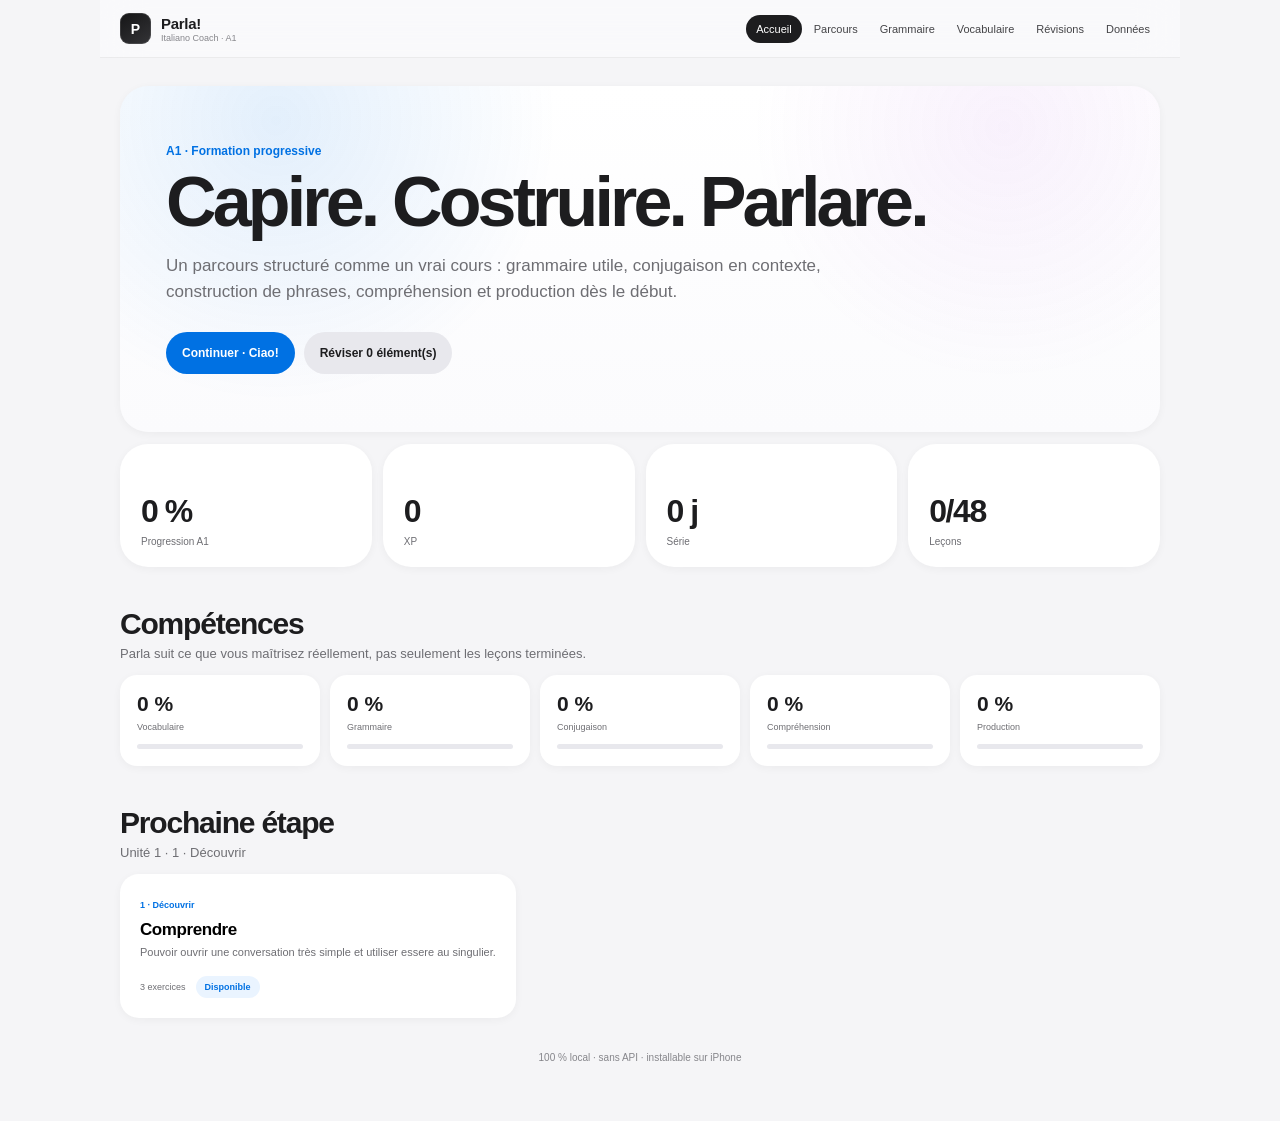
==== commit 515bdb79: "Switch Parla to pedagogical v1.1 architecture" ====
--- a/index.html
+++ b/index.html
@@ -7,410 +7,21 @@
 <meta name="apple-mobile-web-app-capable" content="yes">
 <meta name="apple-mobile-web-app-status-bar-style" content="default">
 <meta name="apple-mobile-web-app-title" content="Parla!">
-<meta name="description" content="Parla! — coach d'italien interactif et local.">
+<meta name="description" content="Parla! — cours d'italien A1 progressif, local et gratuit.">
 <link rel="manifest" href="./manifest.json">
 <link rel="icon" href="./icon.svg" type="image/svg+xml">
 <link rel="apple-touch-icon" href="./icon.svg">
+<link rel="stylesheet" href="./styles.css">
 <title>Parla! — Italiano Coach</title>
-<style>
-:root{
-  --bg:#f5f5f7;
-  --surface:#ffffff;
-  --surface-2:#fbfbfd;
-  --ink:#1d1d1f;
-  --muted:#6e6e73;
-  --muted-2:#86868b;
-  --line:rgba(0,0,0,.08);
-  --blue:#0071e3;
-  --blue-hover:#0077ed;
-  --blue-soft:#eaf4ff;
-  --green:#248a3d;
-  --green-soft:#edf8ef;
-  --red:#d70015;
-  --red-soft:#fff0f1;
-  --shadow-sm:0 2px 8px rgba(0,0,0,.05);
-  --shadow:0 14px 40px rgba(0,0,0,.07);
-  --radius-xl:30px;
-  --radius-lg:22px;
-  --radius-md:16px;
+</head>
+<body>
+<div id="app"></div>
+<script src="./curriculum.js"></script>
+<script src="./app.js"></script>
+<script>
+if("serviceWorker" in navigator){
+  window.addEventListener("load",()=>navigator.serviceWorker.register("./sw.js").catch(()=>{}));
 }
-*{box-sizing:border-box}
-html{background:var(--bg);scroll-behavior:smooth}
-body{
-  margin:0;min-height:100%;background:var(--bg);color:var(--ink);
-  font-family:-apple-system,BlinkMacSystemFont,"SF Pro Text","SF Pro Display","Helvetica Neue",Arial,sans-serif;
-  font-synthesis:none;-webkit-font-smoothing:antialiased;text-rendering:optimizeLegibility;
-  padding-top:env(safe-area-inset-top);padding-bottom:env(safe-area-inset-bottom);
-  -webkit-tap-highlight-color:transparent;
-}
-button,input{font:inherit}
-button{cursor:pointer;touch-action:manipulation}
-button:focus-visible,input:focus-visible{outline:3px solid rgba(0,113,227,.28);outline-offset:2px}
-.shell{max-width:1060px;margin:0 auto;padding:0 22px calc(54px + env(safe-area-inset-bottom))}
-.top{
-  position:sticky;top:env(safe-area-inset-top);z-index:20;
-  min-height:58px;display:flex;align-items:center;justify-content:space-between;gap:28px;
-  margin:0 -22px 30px;padding:0 22px;
-  background:rgba(250,250,252,.78);
-  -webkit-backdrop-filter:saturate(180%) blur(20px);backdrop-filter:saturate(180%) blur(20px);
-  border-bottom:1px solid rgba(0,0,0,.06)
-}
-.brand{display:flex;align-items:center;gap:10px;min-width:max-content}
-.logo{
-  width:30px;height:30px;border-radius:9px;
-  background:linear-gradient(145deg,#151516,#333336);color:#fff;
-  display:grid;place-items:center;font-size:14px;font-weight:750;letter-spacing:-.04em;
-  box-shadow:inset 0 0 0 1px rgba(255,255,255,.12),0 2px 8px rgba(0,0,0,.12)
-}
-.brand b{display:block;font-size:15px;font-weight:650;letter-spacing:-.02em}
-.brand small{display:block;color:var(--muted-2);font-size:10px;line-height:1.1;margin-top:1px}
-.nav{display:flex;align-items:center;gap:2px;flex-wrap:nowrap}
-.nav button{
-  border:0;background:transparent;color:#3a3a3c;border-radius:999px;
-  padding:8px 11px;font-size:12px;font-weight:450;white-space:nowrap;
-  transition:background .18s ease,color .18s ease,transform .18s ease
-}
-.nav button:hover{background:rgba(0,0,0,.045)}
-.nav button:active{transform:scale(.97)}
-.nav button.on{background:#1d1d1f;color:#fff}
-.card{
-  background:var(--surface);border:0;border-radius:var(--radius-xl);
-  box-shadow:var(--shadow-sm);
-}
-.hero{
-  position:relative;overflow:hidden;text-align:center;
-  padding:72px 64px 66px;
-  background:
-    radial-gradient(circle at 18% 8%,rgba(0,113,227,.10),transparent 30%),
-    radial-gradient(circle at 84% 14%,rgba(175,82,222,.08),transparent 27%),
-    linear-gradient(180deg,#fff 0%,#fbfbfd 100%);
-  animation:rise .45s ease both
-}
-.hero:after{
-  content:"";position:absolute;inset:auto 12% -80px 12%;height:145px;border-radius:50%;
-  background:linear-gradient(90deg,rgba(36,138,61,.10),rgba(255,255,255,0),rgba(215,0,21,.09));
-  filter:blur(35px);pointer-events:none
-}
-.eyebrow{
-  position:relative;z-index:1;
-  margin-bottom:12px;color:var(--blue);font-size:12px;line-height:1.2;
-  font-weight:650;letter-spacing:.01em;text-transform:none
-}
-h1,h2,h3,p{margin-top:0}
-.hero h1{
-  position:relative;z-index:1;
-  max-width:780px;margin:0 auto 18px;
-  font-size:clamp(44px,6.2vw,72px);line-height:.98;letter-spacing:-.055em;font-weight:720
-}
-.hero h2{
-  position:relative;z-index:1;
-  max-width:720px;margin:4px auto 8px;font-size:clamp(31px,4vw,48px);line-height:1.05;
-  letter-spacing:-.045em;font-weight:700
-}
-.hero p,.muted{
-  color:var(--muted);line-height:1.5
-}
-.hero p{
-  position:relative;z-index:1;
-  max-width:650px;margin:0 auto;font-size:18px;letter-spacing:-.01em
-}
-.actions{
-  position:relative;z-index:1;
-  display:flex;justify-content:center;gap:10px;flex-wrap:wrap;margin-top:30px
-}
-.primary,.ghost{
-  min-height:44px;border-radius:999px;padding:11px 18px;font-weight:550;letter-spacing:-.01em;
-  transition:background .18s ease,transform .18s ease,box-shadow .18s ease
-}
-.primary{border:0;background:var(--blue);color:#fff;box-shadow:0 3px 10px rgba(0,113,227,.18)}
-.primary:hover{background:var(--blue-hover);box-shadow:0 5px 14px rgba(0,113,227,.22)}
-.primary:active,.ghost:active{transform:scale(.975)}
-.ghost{border:0;background:#e8e8ed;color:var(--ink)}
-.ghost:hover{background:#dedee3}
-.stats{
-  display:grid;grid-template-columns:repeat(3,1fr);gap:14px;margin-top:14px
-}
-.stat{
-  min-height:146px;padding:26px 28px;display:flex;flex-direction:column;justify-content:flex-end;
-  background:var(--surface);animation:rise .5s ease both
-}
-.stat strong{
-  display:block;font-size:42px;line-height:1;font-weight:700;letter-spacing:-.045em
-}
-.stat span{margin-top:8px;color:var(--muted);font-size:13px}
-.section{margin-top:48px}
-.section h2{
-  margin:0 0 4px;font-size:32px;line-height:1.08;letter-spacing:-.04em;font-weight:700
-}
-.section>.muted{margin-bottom:18px;font-size:15px}
-.lesson-grid{display:grid;grid-template-columns:repeat(2,1fr);gap:14px}
-.lesson{
-  min-height:132px;padding:24px 24px;text-align:left;border:0;background:#fff;border-radius:var(--radius-lg);
-  box-shadow:var(--shadow-sm);display:grid;grid-template-columns:50px 1fr auto;gap:16px;align-items:center;
-  transition:transform .22s ease,box-shadow .22s ease,background .22s ease
-}
-.lesson:hover{transform:translateY(-2px);box-shadow:var(--shadow)}
-.lesson:active{transform:scale(.99)}
-.num{
-  width:50px;height:50px;border-radius:15px;background:var(--surface-2);
-  display:grid;place-items:center;color:var(--blue);font-weight:650;font-size:14px
-}
-.lesson h3{margin:0 0 5px;font-size:19px;letter-spacing:-.025em;font-weight:650}
-.lesson p{margin:0;color:var(--muted);font-size:13px;line-height:1.4}
-.pill{
-  background:var(--blue-soft);color:var(--blue);border-radius:999px;padding:7px 10px;
-  font-size:11px;font-weight:600
-}
-.practice{max-width:760px}
-.practice .top{margin-left:-22px;margin-right:-22px}
-.progress{height:6px;border-radius:999px;background:#e8e8ed;overflow:hidden;margin-top:22px}
-.progress span{display:block;height:100%;background:linear-gradient(90deg,#0071e3,#4fa7ff);border-radius:inherit;transition:width .25s ease}
-.exercise{
-  padding:34px 36px;margin-top:14px;border-radius:var(--radius-xl);
-  animation:rise .38s ease both
-}
-.prompt{
-  margin:22px 0 24px;font-size:29px;font-weight:650;line-height:1.22;letter-spacing:-.035em
-}
-.choices{display:grid;gap:10px}
-.choice{
-  min-height:54px;border:1px solid rgba(0,0,0,.08);background:#fff;border-radius:15px;
-  padding:15px 17px;text-align:left;color:var(--ink);font-weight:500;
-  transition:border .16s ease,background .16s ease,transform .16s ease
-}
-.choice:hover{border-color:rgba(0,113,227,.32);background:#f9fcff}
-.choice:active{transform:scale(.99)}
-.answer{
-  width:100%;min-height:54px;padding:15px 17px;border-radius:15px;border:1px solid rgba(0,0,0,.11);
-  background:#fff;outline:0;color:var(--ink);font-size:16px
-}
-.answer::placeholder,.searchbox::placeholder{color:#98989d}
-.answer:focus{border-color:var(--blue);box-shadow:0 0 0 4px rgba(0,113,227,.10)}
-.feedback{margin-top:16px;padding:16px 18px;border-radius:16px;line-height:1.45;font-size:14px}
-.ok{background:var(--green-soft);color:#1f6a31}
-.bad{background:var(--red-soft);color:#a20010}
-.row{display:flex;justify-content:space-between;align-items:center;gap:10px;margin-top:18px}
-.review{max-width:650px;margin:0 auto;padding:38px;text-align:center;animation:rise .38s ease both}
-.word{font-size:48px;font-weight:700;line-height:1.05;letter-spacing:-.045em;margin:18px 0 8px}
-.translation{color:var(--muted);font-size:20px}
-.rates{display:grid;grid-template-columns:repeat(4,1fr);gap:9px;margin-top:24px}
-.rates button{
-  border:0;background:#f2f2f7;color:var(--ink);border-radius:13px;padding:13px 8px;
-  transition:background .16s ease,transform .16s ease
-}
-.rates button:hover{background:#e8e8ed}
-.rates button:active{transform:scale(.97)}
-.empty{text-align:center;padding:50px 28px}
-.install{padding:18px;margin-top:14px}
-.install ol{max-width:480px;margin:24px auto 0;color:var(--muted);line-height:1.8;text-align:left}
-.footer{text-align:center;color:var(--muted-2);font-size:11px;margin-top:36px}
-.vocab-wrap{max-width:980px}
-.vocab-head{
-  padding:42px 38px 34px;background:#fff;border-radius:var(--radius-xl);box-shadow:var(--shadow-sm);
-  animation:rise .38s ease both
-}
-.vocab-head h2{margin:4px 0 6px!important;font-size:40px;letter-spacing:-.045em;line-height:1.05}
-.vocab-head>.muted{font-size:16px;margin-bottom:0}
-.vocab-tabs{
-  display:inline-flex;max-width:100%;gap:3px;padding:4px;margin-top:24px;overflow-x:auto;
-  background:#f2f2f7;border-radius:999px;scrollbar-width:none
-}
-.vocab-tabs::-webkit-scrollbar{display:none}
-.vocab-tabs button{
-  border:0;background:transparent;color:#3a3a3c;border-radius:999px;padding:9px 14px;
-  font-weight:520;white-space:nowrap;transition:background .16s ease,color .16s ease
-}
-.vocab-tabs button.on{background:#fff;color:var(--ink);box-shadow:0 1px 4px rgba(0,0,0,.10)}
-.searchbox{
-  width:100%;margin-top:22px;border:0;background:#f2f2f7;border-radius:14px;
-  padding:14px 16px 14px 18px;outline:0;color:var(--ink);font-size:15px
-}
-.searchbox:focus{box-shadow:0 0 0 3px rgba(0,113,227,.12)}
-.vocab-count{font-size:12px;color:var(--muted-2);margin:9px 2px 0}
-.vocab-group{margin-top:34px}
-.vocab-group h3{font-size:24px;letter-spacing:-.035em;margin:0 0 12px;font-weight:650}
-.vocab-list{display:grid;grid-template-columns:repeat(2,1fr);gap:10px}
-.vocab-item{
-  display:grid;grid-template-columns:1fr auto;gap:14px;align-items:center;
-  min-height:76px;padding:16px 17px;border:0;background:#fff;border-radius:17px;box-shadow:var(--shadow-sm);
-  transition:transform .18s ease,box-shadow .18s ease
-}
-.vocab-item:hover{transform:translateY(-1px);box-shadow:0 8px 24px rgba(0,0,0,.06)}
-.vocab-it{font-weight:630;font-size:16px;letter-spacing:-.018em}
-.vocab-fr{color:var(--muted);font-size:13px;margin-top:4px}
-.vocab-note{color:var(--muted-2);font-size:11px;margin-top:4px;font-style:normal}
-.speak-mini{
-  border:0;background:#f2f2f7;color:var(--blue);border-radius:50%;width:40px;height:40px;
-  display:grid;place-items:center;transition:background .16s ease,transform .16s ease
-}
-.speak-mini:hover{background:#e7f2ff}.speak-mini:active{transform:scale(.94)}
-.no-results{padding:42px;text-align:center;color:var(--muted)}
-@keyframes rise{from{opacity:0;transform:translateY(8px)}to{opacity:1;transform:translateY(0)}}
-@media(max-width:780px){
-  .shell{padding-left:16px;padding-right:16px}
-  .top{
-    margin-left:-16px;margin-right:-16px;margin-bottom:22px;padding:0 16px;gap:16px;min-height:54px
-  }
-  .brand small{display:none}
-  .nav{overflow-x:auto;scrollbar-width:none;margin-right:-16px;padding-right:16px}
-  .nav::-webkit-scrollbar{display:none}
-  .nav button{font-size:11px;padding:8px 10px}
-  .hero{padding:54px 24px 50px}
-  .hero h1{font-size:clamp(40px,11.5vw,58px)}
-  .hero h2{font-size:36px}
-  .hero p{font-size:16px}
-  .stats{grid-template-columns:repeat(3,1fr);gap:8px}
-  .stat{min-height:112px;padding:18px 14px}
-  .stat strong{font-size:31px}
-  .stat span{font-size:10px}
-  .section{margin-top:38px}
-  .section h2{font-size:28px}
-  .lesson-grid,.vocab-list{grid-template-columns:1fr}
-  .lesson{min-height:112px;padding:19px;grid-template-columns:45px 1fr auto}
-  .num{width:45px;height:45px;border-radius:14px}
-  .practice .top{margin-left:-16px;margin-right:-16px}
-  .exercise{padding:27px 22px}
-  .prompt{font-size:25px}
-  .review{padding:32px 22px}
-  .rates{grid-template-columns:repeat(2,1fr)}
-  .vocab-head{padding:30px 22px 25px}
-  .vocab-head h2{font-size:34px}
-  .vocab-tabs{width:100%}
-  .vocab-tabs button{flex:1}
-  .vocab-group{margin-top:28px}
-  .vocab-group h3{font-size:21px}
-  .primary,.ghost,.choice,.answer{min-height:48px}
-}
-@media(max-width:470px){
-  .top{display:block;padding-top:8px;padding-bottom:8px}
-  .brand{height:34px}
-  .nav{margin-top:6px;margin-left:-6px}
-  .stats{grid-template-columns:1fr 1fr 1fr}
-  .stat{min-height:100px;padding:15px 12px}
-  .stat strong{font-size:28px}
-  .lesson{grid-template-columns:42px 1fr}
-  .lesson .pill{grid-column:2;justify-self:start;margin-top:-5px}
-  .vocab-tabs button{font-size:11px;padding:9px 10px}
-}
-@media(prefers-reduced-motion:reduce){
-  *{scroll-behavior:auto!important;animation:none!important;transition:none!important}
-}
-</style>
-</head>
-<body><div id="app"></div>
-<script>
-(function(){
-var KEY="parla_v1";
-var lessons=[
-{id:"l1",title:"Ciao! Le basi",sub:"Saluer et prendre congé.",v:[["ciao","salut / au revoir"],["buongiorno","bonjour"],["grazie","merci"],["arrivederci","au revoir"]],q:[
-{t:"mcq",p:"Comment dit-on « bonjour » le matin ?",c:["Buonasera","Buongiorno","Arrivederci"],a:"Buongiorno",e:"Buongiorno s'emploie le matin et en journée."},
-{t:"text",p:"Traduisez : « Merci beaucoup »",a:["grazie mille","molte grazie"],m:"Grazie mille.",e:"Grazie mille est la formulation la plus naturelle."},
-{t:"text",p:"Écrivez : « Au revoir »",a:["arrivederci"],m:"Arrivederci.",e:"Une formule neutre et polie."}]},
-{id:"l2",title:"Mi presento",sub:"Se présenter simplement.",v:[["mi chiamo","je m'appelle"],["piacere","enchanté"],["abito a","j'habite à"],["e tu?","et toi ?"]],q:[
-{t:"text",p:"Traduisez : « Je m'appelle Luca »",a:["mi chiamo luca","io mi chiamo luca"],m:"Mi chiamo Luca.",e:"Le pronom io est souvent omis."},
-{t:"mcq",p:"« Piacere » signifie :",c:["Pardon","Enchanté","Demain"],a:"Enchanté",e:"Piacere s'utilise lors d'une présentation."},
-{t:"text",p:"Écrivez : « J'habite à Lausanne »",a:["abito a lausanne","io abito a lausanne"],m:"Abito a Lausanne.",e:"Avec une ville, on utilise généralement a."}]},
-{id:"l3",title:"Al bar",sub:"Commander au café.",v:[["un caffè","un café"],["vorrei","je voudrais"],["per favore","s'il vous plaît"],["quanto costa?","combien ça coûte ?"]],q:[
-{t:"text",p:"Commandez poliment un café.",a:["vorrei un caffè","vorrei un caffè per favore","un caffè per favore"],m:"Vorrei un caffè, per favore.",e:"Vorrei est très naturel pour commander."},
-{t:"mcq",p:"« Quanto costa? » signifie :",c:["Où est-ce ?","Combien ça coûte ?","À demain ?"],a:"Combien ça coûte ?",e:"Quanto = combien ; costa = coûte."},
-{t:"text",p:"Traduisez : « S'il vous plaît »",a:["per favore"],m:"Per favore.",e:"Expression incontournable."}]},
-{id:"l4",title:"Orientarsi",sub:"Demander son chemin.",v:[["dov'è?","où est ?"],["a destra","à droite"],["a sinistra","à gauche"],["sempre dritto","tout droit"]],q:[
-{t:"text",p:"Demandez : « Où est la gare ? »",a:["dov'è la stazione","dove è la stazione"],m:"Dov'è la stazione?",e:"Dove è se contracte souvent en dov'è."},
-{t:"mcq",p:"« A sinistra » signifie :",c:["À droite","À gauche","Tout droit"],a:"À gauche",e:"Sinistra = gauche."},
-{t:"text",p:"Traduisez : « Tout droit »",a:["sempre dritto","dritto"],m:"Sempre dritto.",e:"Très courant pour indiquer un itinéraire."}]},
-{id:"l5",title:"Al ristorante",sub:"Commander et demander l'addition.",v:[["il conto","l'addition"],["senza","sans"],["con","avec"],["prendo","je prends"]],q:[
-{t:"text",p:"Demandez l'addition poliment.",a:["il conto per favore","potrei avere il conto","potrei avere il conto per favore"],m:"Il conto, per favore.",e:"Simple et parfaitement naturel."},
-{t:"mcq",p:"« Senza » signifie :",c:["Avec","Sans","Encore"],a:"Sans",e:"Senza = sans."},
-{t:"text",p:"Traduisez : « Je prends les pâtes »",a:["prendo la pasta"],m:"Prendo la pasta.",e:"Prendo est très courant pour choisir un plat."}]},
-{id:"l6",title:"Piccola conversazione",sub:"Tenir un mini-échange.",v:[["come va?","comment ça va ?"],["molto bene","très bien"],["oggi","aujourd'hui"],["domani","demain"]],q:[
-{t:"text",p:"Répondez à « Come va? » par « Très bien, merci ».",a:["molto bene grazie","benissimo grazie"],m:"Molto bene, grazie.",e:"Une réponse simple et naturelle."},
-{t:"mcq",p:"« Oggi » signifie :",c:["Hier","Aujourd'hui","Demain"],a:"Aujourd'hui",e:"Oggi = aujourd'hui."},
-{t:"text",p:"Traduisez : « À demain ! »",a:["a domani"],m:"A domani!",e:"Expression très courante."}]}
-];
-
-var vocabData={
-courant:[
-["Indispensables",[["sì","oui"],["no","non"],["forse","peut-être"],["certo","bien sûr"],["anche","aussi"],["solo","seulement / seul"],["molto","beaucoup / très"],["poco","peu"],["abbastanza","assez"],["troppo","trop"],["più","plus"],["meno","moins"],["tutto","tout"],["niente","rien"],["qualcosa","quelque chose"],["qualcuno","quelqu’un"],["qui","ici"],["lì / là","là-bas"],["adesso / ora","maintenant"],["subito","tout de suite"],["ancora","encore"],["già","déjà"],["sempre","toujours"],["mai","jamais"]]],
-["Politesse",[["ciao","salut / au revoir"],["buongiorno","bonjour"],["buonasera","bonsoir"],["buonanotte","bonne nuit"],["arrivederci","au revoir"],["a presto","à bientôt"],["a dopo","à tout à l’heure"],["grazie","merci"],["grazie mille","merci beaucoup"],["prego","de rien / je vous en prie"],["per favore","s’il vous plaît"],["scusa","excuse-moi"],["scusi","excusez-moi"],["mi dispiace","je suis désolé"],["permesso","pardon / puis-je passer ?"],["piacere","enchanté"]]],
-["Questions",[["chi?","qui ?"],["che cosa? / cosa?","quoi ?"],["che?","quel / que ?"],["dove?","où ?"],["quando?","quand ?"],["perché?","pourquoi ?"],["come?","comment ?"],["quanto?","combien ?"],["quale?","lequel / quel ?"],["a che ora?","à quelle heure ?"]]],
-["Temps",[["oggi","aujourd’hui"],["ieri","hier"],["domani","demain"],["stamattina","ce matin"],["stasera","ce soir"],["stanotte","cette nuit"],["mattina","matin"],["pomeriggio","après-midi"],["sera","soir"],["notte","nuit"],["giorno","jour"],["settimana","semaine"],["mese","mois"],["anno","année"],["ora","heure"],["minuto","minute"],["presto","tôt / bientôt"],["tardi","tard"],["prima","avant"],["dopo","après"],["lunedì","lundi"],["martedì","mardi"],["mercoledì","mercredi"],["giovedì","jeudi"],["venerdì","vendredi"],["sabato","samedi"],["domenica","dimanche"]]],
-["Nombres",[["zero","zéro"],["uno","un"],["due","deux"],["tre","trois"],["quattro","quatre"],["cinque","cinq"],["sei","six"],["sette","sept"],["otto","huit"],["nove","neuf"],["dieci","dix"],["undici","onze"],["dodici","douze"],["tredici","treize"],["quattordici","quatorze"],["quindici","quinze"],["sedici","seize"],["diciassette","dix-sept"],["diciotto","dix-huit"],["diciannove","dix-neuf"],["venti","vingt"],["trenta","trente"],["quaranta","quarante"],["cinquanta","cinquante"],["cento","cent"],["mille","mille"]]],
-["Personnes & famille",[["uomo","homme"],["donna","femme"],["ragazzo","garçon / jeune homme"],["ragazza","fille / jeune femme"],["persona","personne"],["amico / amica","ami / amie"],["famiglia","famille"],["madre / mamma","mère / maman"],["padre / papà","père / papa"],["figlio / figlia","fils / fille"],["fratello","frère"],["sorella","sœur"],["marito","mari"],["moglie","épouse"],["bambino / bambina","enfant"]]],
-["Lieux",[["casa","maison / chez soi"],["hotel / albergo","hôtel"],["ristorante","restaurant"],["bar","café / bar"],["stazione","gare"],["aeroporto","aéroport"],["fermata","arrêt"],["strada","rue / route"],["piazza","place"],["centro","centre"],["negozio","magasin"],["supermercato","supermarché"],["farmacia","pharmacie"],["ospedale","hôpital"],["bagno","toilettes / salle de bain"],["camera","chambre"],["ufficio","bureau"],["museo","musée"],["spiaggia","plage"],["montagna","montagne"]]],
-["Déplacements",[["macchina / auto","voiture"],["treno","train"],["autobus / bus","bus"],["metro","métro"],["taxi","taxi"],["aereo","avion"],["bicicletta","vélo"],["biglietto","billet"],["binario","voie / quai"],["andata","aller"],["ritorno","retour"],["destra","droite"],["sinistra","gauche"],["dritto","tout droit"],["vicino","près"],["lontano","loin"],["entrata","entrée"],["uscita","sortie"]]],
-["Restaurant & alimentation",[["acqua","eau"],["caffè","café"],["tè","thé"],["latte","lait"],["pane","pain"],["pasta","pâtes"],["riso","riz"],["carne","viande"],["pesce","poisson"],["verdura","légume(s)"],["frutta","fruit"],["formaggio","fromage"],["vino","vin"],["birra","bière"],["colazione","petit-déjeuner"],["pranzo","déjeuner"],["cena","dîner"],["menù","menu"],["conto","addition"],["piatto","plat / assiette"],["bicchiere","verre"],["bottiglia","bouteille"],["forchetta","fourchette"],["coltello","couteau"],["cucchiaio","cuillère"],["sale","sel"],["zucchero","sucre"],["senza","sans"],["con","avec"]]],
-["Achats & argent",[["quanto costa?","combien ça coûte ?"],["prezzo","prix"],["euro","euro"],["soldi","argent"],["contanti","espèces"],["carta","carte"],["scontrino","ticket de caisse"],["aperto","ouvert"],["chiuso","fermé"],["taglia","taille"],["grande","grand"],["piccolo","petit"],["caro","cher"],["economico","bon marché"],["comprare","acheter"],["pagare","payer"]]],
-["Adjectifs utiles",[["buono","bon"],["cattivo","mauvais"],["bello","beau"],["brutto","laid"],["grande","grand"],["piccolo","petit"],["nuovo","nouveau"],["vecchio","vieux"],["facile","facile"],["difficile","difficile"],["caldo","chaud"],["freddo","froid"],["felice","heureux"],["triste","triste"],["stanco","fatigué"],["occupato","occupé"],["libero","libre"],["importante","important"],["possibile","possible"],["pronto","prêt"],["uguale","pareil"],["diverso","différent"]]]
-],
-verbi:[
-["Verbes fondamentaux",[["essere","être","sono = je suis"],["avere","avoir","ho = j’ai"],["fare","faire","faccio = je fais"],["andare","aller","vado = je vais"],["venire","venir","vengo = je viens"],["stare","être / rester / aller","sto = je suis / je vais"],["potere","pouvoir","posso = je peux"],["volere","vouloir","voglio = je veux"],["dovere","devoir","devo = je dois"],["sapere","savoir","so = je sais"],["conoscere","connaître","conosco = je connais"],["dire","dire","dico = je dis"],["parlare","parler","parlo = je parle"],["capire","comprendre","capisco = je comprends"],["vedere","voir","vedo = je vois"],["guardare","regarder","guardo = je regarde"],["sentire","entendre / sentir","sento = j’entends / je sens"],["ascoltare","écouter","ascolto = j’écoute"],["leggere","lire","leggo = je lis"],["scrivere","écrire","scrivo = j’écris"]]],
-["Actions quotidiennes",[["mangiare","manger","mangio = je mange"],["bere","boire","bevo = je bois"],["dormire","dormir","dormo = je dors"],["lavorare","travailler","lavoro = je travaille"],["studiare","étudier","studio = j’étudie"],["abitare","habiter","abito = j’habite"],["vivere","vivre","vivo = je vis"],["entrare","entrer","entro = j’entre"],["uscire","sortir","esco = je sors"],["arrivare","arriver","arrivo = j’arrive"],["partire","partir","parto = je pars"],["tornare","revenir","torno = je reviens"],["aspettare","attendre","aspetto = j’attends"],["cercare","chercher","cerco = je cherche"],["trovare","trouver","trovo = je trouve"],["prendere","prendre","prendo = je prends"],["mettere","mettre","metto = je mets"],["portare","porter / apporter","porto = je porte"],["aprire","ouvrir","apro = j’ouvre"],["chiudere","fermer","chiudo = je ferme"]]],
-["Conversation & interaction",[["chiedere","demander","chiedo = je demande"],["rispondere","répondre","rispondo = je réponds"],["pensare","penser","penso = je pense"],["credere","croire","credo = je crois"],["ricordare","se souvenir","ricordo = je me souviens"],["dimenticare","oublier","dimentico = j’oublie"],["piacere","plaire","mi piace = j’aime"],["preferire","préférer","preferisco = je préfère"],["amare","aimer","amo = j’aime"],["aiutare","aider","aiuto = j’aide"],["chiamare","appeler","chiamo = j’appelle"],["comprare","acheter","compro = j’achète"],["pagare","payer","pago = je paie"],["ordinare","commander","ordino = je commande"],["prenotare","réserver","prenoto = je réserve"]]]
-],
-espressioni:[
-["Rencontre & présentation",[["Come stai?","Comment vas-tu ?"],["Come sta?","Comment allez-vous ?"],["Come va?","Comment ça va ?"],["Sto bene, grazie.","Je vais bien, merci."],["Molto bene.","Très bien."],["Così così.","Comme ci comme ça."],["Mi chiamo…","Je m’appelle…"],["Come ti chiami?","Comment t’appelles-tu ?"],["Piacere di conoscerti.","Enchanté de te rencontrer."],["Di dove sei?","Tu viens d’où ?"],["Sono francese.","Je suis français(e)."],["Abito a…","J’habite à…"],["E tu?","Et toi ?"]]],
-["Comprendre & apprendre",[["Non capisco.","Je ne comprends pas."],["Ho capito.","J’ai compris."],["Può ripetere, per favore?","Pouvez-vous répéter, s’il vous plaît ?"],["Puoi ripetere?","Tu peux répéter ?"],["Più lentamente, per favore.","Plus lentement, s’il vous plaît."],["Come si dice … in italiano?","Comment dit-on … en italien ?"],["Cosa significa?","Qu’est-ce que ça signifie ?"],["Come si scrive?","Comment ça s’écrit ?"],["Non lo so.","Je ne sais pas."],["Non ricordo.","Je ne me souviens pas."],["Sto imparando l’italiano.","J’apprends l’italien."],["Parlo un po’ d’italiano.","Je parle un peu italien."]]],
-["Au café / restaurant",[["Vorrei un caffè, per favore.","Je voudrais un café, s’il vous plaît."],["Posso avere…?","Puis-je avoir… ?"],["Prendo questo.","Je prends ceci."],["Per me…","Pour moi…"],["Cosa consiglia?","Que conseillez-vous ?"],["Qual è la specialità?","Quelle est la spécialité ?"],["Senza…, per favore.","Sans…, s’il vous plaît."],["Sono allergico / allergica a…","Je suis allergique à…"],["È piccante?","Est-ce épicé ?"],["Un altro, per favore.","Un autre, s’il vous plaît."],["Basta così, grazie.","Ça suffit comme ça, merci."],["Il conto, per favore.","L’addition, s’il vous plaît."],["Posso pagare con la carta?","Puis-je payer par carte ?"],["Era molto buono.","C’était très bon."]]],
-["Se déplacer",[["Dov’è…?","Où est… ?"],["Dov’è la stazione?","Où est la gare ?"],["Come posso arrivare a…?","Comment puis-je aller à… ?"],["È lontano?","C’est loin ?"],["È vicino?","C’est près ?"],["Sempre dritto.","Toujours tout droit."],["A destra.","À droite."],["A sinistra.","À gauche."],["Quale autobus devo prendere?","Quel bus dois-je prendre ?"],["A che ora parte?","À quelle heure ça part ?"],["A che ora arriva?","À quelle heure ça arrive ?"],["Un biglietto per…, per favore.","Un billet pour…, s’il vous plaît."],["Andata e ritorno.","Aller-retour."],["Mi può chiamare un taxi?","Pouvez-vous m’appeler un taxi ?"]]],
-["Hôtel & voyage",[["Ho una prenotazione.","J’ai une réservation."],["A nome di…","Au nom de…"],["Vorrei fare il check-in.","Je voudrais faire le check-in."],["La camera è pronta?","La chambre est prête ?"],["A che ora è la colazione?","À quelle heure est le petit-déjeuner ?"],["Dov’è l’ascensore?","Où est l’ascenseur ?"],["C’è il Wi-Fi?","Y a-t-il le Wi-Fi ?"],["Qual è la password del Wi-Fi?","Quel est le mot de passe du Wi-Fi ?"],["Potrei avere un’altra chiave?","Pourrais-je avoir une autre clé ?"],["Vorrei fare il check-out.","Je voudrais faire le check-out."]]],
-["Achats",[["Quanto costa?","Combien ça coûte ?"],["Quanto viene?","Ça fait combien ?"],["È troppo caro.","C’est trop cher."],["Avete una taglia più grande?","Avez-vous une taille plus grande ?"],["Avete una taglia più piccola?","Avez-vous une taille plus petite ?"],["Posso provarlo / provarla?","Puis-je l’essayer ?"],["Lo prendo.","Je le prends."],["Non importa, grazie.","Ce n’est pas grave / peu importe, merci."],["Posso pagare con la carta?","Puis-je payer par carte ?"],["Mi dà lo scontrino?","Vous me donnez le ticket ?"]]],
-["Conversation naturelle",[["Che bello!","C’est super / que c’est beau !"],["Davvero?","Vraiment ?"],["Certo!","Bien sûr !"],["Va bene.","D’accord / ça va."],["D’accordo.","D’accord."],["Nessun problema.","Aucun problème."],["Non importa.","Ce n’est pas grave."],["Dipende.","Ça dépend."],["Penso di sì.","Je pense que oui."],["Penso di no.","Je pense que non."],["Secondo me…","Selon moi…"],["Hai ragione.","Tu as raison."],["Non sono sicuro / sicura.","Je ne suis pas sûr(e)."],["Aspetta un attimo.","Attends un instant."],["Un momento, per favore.","Un instant, s’il vous plaît."],["Che cosa fai oggi?","Qu’est-ce que tu fais aujourd’hui ?"],["Cosa vuoi fare?","Qu’est-ce que tu veux faire ?"],["Mi piace molto.","J’aime beaucoup."],["Non mi piace.","Je n’aime pas."],["Anch’io.","Moi aussi."],["Neanch’io.","Moi non plus."],["A presto!","À bientôt !"],["A domani!","À demain !"],["Buona giornata!","Bonne journée !"],["Buon viaggio!","Bon voyage !"],["Divertiti!","Amuse-toi bien !"]]]
-]};
-
-function fresh(){return{done:{},xp:0,streak:1,last:null,reviews:{},view:"home"}}
-var s;try{s=Object.assign(fresh(),JSON.parse(localStorage.getItem(KEY)||"{}"))}catch(e){s=fresh()}
-var app=document.getElementById("app"),session=null,queue=[],ri=0,reveal=false;
-function save(){localStorage.setItem(KEY,JSON.stringify(s))}
-function norm(x){return String(x||"").toLowerCase().trim().normalize("NFD").replace(/[\u0300-\u036f]/g,"").replace(/[.,!?;:]/g,"").replace(/\s+/g," ")}
-function day(){return new Date().toISOString().slice(0,10)}
-function study(){var d=day();if(s.last===d)return;if(s.last){var n=Math.round((new Date(d)-new Date(s.last))/86400000);s.streak=n===1?s.streak+1:1}else s.streak=1;s.last=d;save()}
-function due(){var n=Date.now();return Object.keys(s.reviews).filter(function(k){return s.reviews[k].due<=n})}
-function progress(){return Math.round(Object.keys(s.done).length/lessons.length*100)}
-function speak(t){if(!("speechSynthesis" in window))return;var u=new SpeechSynthesisUtterance(t);u.lang="it-IT";u.rate=.9;speechSynthesis.cancel();speechSynthesis.speak(u)}
-function top(active){return '<div class="top"><div class="brand"><div class="logo">P</div><div><b>Parla!</b><small>Italiano Coach</small></div></div><div class="nav"><button data-v="home" class="'+(active==="home"?"on":"")+'">Accueil</button><button data-v="lessons" class="'+(active==="lessons"?"on":"")+'">Leçons</button><button data-v="vocab" class="'+(active==="vocab"?"on":"")+'">Vocabulaire</button><button data-v="review" class="'+(active==="review"?"on":"")+'">Révisions'+(due().length?" "+due().length:"")+'</button><button data-v="install">iPhone</button></div></div>'}
-function bindNav(){document.querySelectorAll("[data-v]").forEach(function(b){b.onclick=function(){render(b.getAttribute("data-v"))}})}
-function lessonCard(l,i){return '<button class="lesson" data-l="'+l.id+'"><div class="num">'+String(i+1).padStart(2,"0")+'</div><div><h3>'+l.title+'</h3><p>'+l.sub+'</p></div><span class="pill">'+(s.done[l.id]?"Terminé":"A1")+'</span></button>'}
-function render(v){s.view=v;save();if(v==="home")home();else if(v==="lessons")list();else if(v==="vocab")vocab("courant");else if(v==="review")reviews(true);else if(v==="install")install();bindNav()}
-function home(){var next=lessons.find(function(l){return !s.done[l.id]})||lessons[0];app.innerHTML='<main class="shell">'+top("home")+'<section class="card hero"><div class="eyebrow">Impara. Ripeti. Parla.</div><h1>L’italien, simplement.</h1><p>Un apprentissage clair, progressif et élégant : leçons courtes, vocabulaire essentiel, prononciation et révisions intelligentes.</p><div class="actions"><button class="primary" id="go">Continuer · '+next.title+'</button><button class="ghost" data-v="review">Réviser '+due().length+' carte(s)</button></div></section><section class="stats"><div class="card stat"><strong>'+s.xp+'</strong><span>XP</span></div><div class="card stat"><strong>'+Object.keys(s.done).length+'/'+lessons.length+'</strong><span>Leçons terminées</span></div><div class="card stat"><strong>'+s.streak+'</strong><span>Jour(s) de série</span></div></section><section class="section"><h2>Prochaine étape</h2><p class="muted">Parcours A1 · '+progress()+' % terminé</p>'+lessonCard(next,lessons.indexOf(next))+'</section><div class="footer">100 % local · 0 API · PWA iPhone</div></main>';document.getElementById("go").onclick=function(){start(next.id)};document.querySelector("[data-l]").onclick=function(){start(next.id)}}
-function list(){app.innerHTML='<main class="shell">'+top("lessons")+'<section class="section"><h2>Parcours A1</h2><p class="muted">Six premières situations pour commencer à parler utile.</p><div class="lesson-grid">'+lessons.map(lessonCard).join("")+'</div></section></main>';document.querySelectorAll("[data-l]").forEach(function(b){b.onclick=function(){start(b.getAttribute("data-l"))}})}
-function start(id){session={l:lessons.find(function(x){return x.id===id}),i:0,score:0,answered:false};exercise()}
-function exercise(){var l=session.l;if(session.i>=l.q.length){finish();return}var q=l.q[session.i],input=q.t==="mcq"?'<div class="choices">'+q.c.map(function(c){return '<button class="choice" data-c="'+c.replace(/"/g,"&quot;")+'">'+c+'</button>'}).join("")+'</div>':'<input id="ans" class="answer" autocomplete="off" placeholder="Écrivez votre réponse en italien…">';app.innerHTML='<main class="shell practice">'+top("")+'<section class="card hero"><div class="eyebrow">A1 · '+l.title+'</div><h2>'+l.sub+'</h2><div class="progress"><span style="width:'+Math.round(session.i/l.q.length*100)+'%"></span></div></section><section class="card exercise"><div class="row"><span class="muted">Exercice '+(session.i+1)+' / '+l.q.length+'</span><button class="ghost" id="audio">🔊 Écouter</button></div><div class="prompt">'+q.p+'</div>'+input+'<div id="fb"></div><div class="row"><button class="ghost" data-v="lessons">Quitter</button>'+(q.t==="mcq"?"":'<button class="primary" id="check">Valider</button>')+'</div></section></main>';bindNav();document.getElementById("audio").onclick=function(){speak(q.m||q.a)};if(q.t==="mcq")document.querySelectorAll("[data-c]").forEach(function(b){b.onclick=function(){check(b.getAttribute("data-c"))}});else{document.getElementById("check").onclick=function(){check(document.getElementById("ans").value)};document.getElementById("ans").onkeydown=function(e){if(e.key==="Enter")check(e.target.value)};document.getElementById("ans").focus()}}
-function check(v){if(session.answered)return;session.answered=true;var q=session.l.q[session.i],ok=q.t==="mcq"?norm(v)===norm(q.a):q.a.some(function(a){return norm(a)===norm(v)});if(ok){session.score++;s.xp+=10}else s.xp+=2;study();save();document.getElementById("fb").innerHTML='<div class="feedback '+(ok?"ok":"bad")+'"><b>'+(ok?"✓ Correct":"À revoir")+'</b><br>'+(ok?"":'Réponse conseillée : <b>'+q.m+'</b><br>')+q.e+'</div>';var n=document.createElement("button");n.className="primary";n.textContent=session.i===session.l.q.length-1?"Terminer":"Continuer";n.onclick=function(){session.i++;session.answered=false;exercise()};document.querySelector(".exercise .row:last-child").appendChild(n)}
-function finish(){var l=session.l;s.done[l.id]={date:day(),score:session.score};l.v.forEach(function(v){var id=l.id+":"+v[0];if(!s.reviews[id])s.reviews[id]={it:v[0],fr:v[1],level:0,due:Date.now()}});s.xp+=25;study();save();app.innerHTML='<main class="shell practice">'+top("")+'<section class="card hero" style="text-align:center"><div class="eyebrow">Leçon terminée</div><h1>'+Math.round(session.score/l.q.length*100)+' %</h1><p>'+l.v.length+' mots ont été ajoutés à vos révisions espacées.</p><div class="actions" style="justify-content:center"><button class="primary" data-v="review">Commencer les révisions</button><button class="ghost" data-v="lessons">Autres leçons</button></div></section></main>';bindNav()}
-function reviews(reset){if(reset){queue=due();ri=0;reveal=false}app.innerHTML='<main class="shell">'+top("review")+'<div id="rev"></div></main>';bindNav();reviewCard()}
-function reviewCard(){var box=document.getElementById("rev");if(!queue.length||ri>=queue.length){box.innerHTML='<section class="card empty"><h2>✓ Révisions à jour</h2><p class="muted">Les prochaines cartes apparaîtront quand elles seront dues.</p><button class="ghost" data-v="home">Retour à l’accueil</button></section>';bindNav();return}var id=queue[ri],c=s.reviews[id];box.innerHTML='<section class="card review"><div class="row"><span class="muted">Carte '+(ri+1)+' / '+queue.length+'</span><button class="ghost" id="sp">🔊</button></div><div class="eyebrow">Traduisez mentalement</div><div class="word">'+c.it+'</div>'+(reveal?'<div class="translation">'+c.fr+'</div><div class="rates"><button data-r="0">Encore</button><button data-r="1">Difficile</button><button data-r="2">Bien</button><button data-r="3">Facile</button></div>':'<button class="primary" id="show">Afficher la réponse</button>')+'</section>';document.getElementById("sp").onclick=function(){speak(c.it)};if(!reveal)document.getElementById("show").onclick=function(){reveal=true;reviewCard()};else document.querySelectorAll("[data-r]").forEach(function(b){b.onclick=function(){rate(id,Number(b.getAttribute("data-r")));ri++;reveal=false;reviewCard()}})}
-function rate(id,r){var c=s.reviews[id],ints=[0,1,3,7,14,30];if(r===0)c.level=0;else c.level=Math.min(ints.length-1,c.level+(r===3?2:1));c.due=Date.now()+(r===0?10/1440:ints[c.level])*86400000;s.xp+=r===0?1:3;study();save()}
-
-function vocab(tab){
-  tab=tab||"courant";
-  var names={courant:"Vocabulaire courant",verbi:"Verbes essentiels",espressioni:"Expressions conversationnelles"};
-  var counts={courant:"Vocabulaire indispensable du quotidien",verbi:"Les verbes à connaître en priorité",espressioni:"Formules prêtes à employer dans une vraie conversation"};
-  app.innerHTML='<main class="shell vocab-wrap">'+top("vocab")+
-  '<section class="card vocab-head"><div class="eyebrow">Réviser à la volée</div><h2 style="margin:8px 0 4px">'+names[tab]+'</h2><p class="muted">'+counts[tab]+'</p>'+
-  '<div class="vocab-tabs"><button data-tab="courant" class="'+(tab==="courant"?"on":"")+'">Vocabulaire courant</button><button data-tab="verbi" class="'+(tab==="verbi"?"on":"")+'">Verbes</button><button data-tab="espressioni" class="'+(tab==="espressioni"?"on":"")+'">Expressions</button></div>'+
-  '<input id="vocabSearch" class="searchbox" type="search" placeholder="Rechercher en italien ou en français…">'+
-  '<div class="vocab-count" id="vocabCount"></div></section><div id="vocabResults"></div><div class="footer">Touchez 🔊 pour entendre la prononciation italienne.</div></main>';
-  bindNav();
-  document.querySelectorAll("[data-tab]").forEach(function(b){b.onclick=function(){vocab(b.getAttribute("data-tab"))}});
-  var search=document.getElementById("vocabSearch");
-  function draw(){
-    var q=norm(search.value),groups=vocabData[tab],html="",n=0;
-    groups.forEach(function(g){
-      var items=g[1].filter(function(x){return !q||norm(x.join(" ")).indexOf(q)>=0});
-      if(!items.length)return;n+=items.length;
-      html+='<section class="vocab-group"><h3>'+g[0]+'</h3><div class="vocab-list">'+items.map(function(x){
-        return '<div class="vocab-item"><div><div class="vocab-it">'+x[0]+'</div><div class="vocab-fr">'+x[1]+'</div>'+(x[2]?'<div class="vocab-note">'+x[2]+'</div>':'')+'</div><button class="speak-mini" data-speak="'+x[0].replace(/"/g,"&quot;")+'" aria-label="Écouter">🔊</button></div>'
-      }).join("")+'</div></section>';
-    });
-    document.getElementById("vocabResults").innerHTML=html||'<div class="card no-results">Aucun résultat.</div>';
-    document.getElementById("vocabCount").textContent=n+" entrée"+(n>1?"s":"");
-    document.querySelectorAll("[data-speak]").forEach(function(b){b.onclick=function(){speak(b.getAttribute("data-speak"))}});
-  }
-  search.oninput=draw;draw();
-}
-
-function install(){app.innerHTML='<main class="shell">'+top("install")+'<section class="card hero"><div class="eyebrow">Installation iPhone</div><h1>Parla! comme une vraie app.</h1><p>Une fois le site publié en HTTPS via GitHub Pages :</p><ol><li>Ouvrez Parla! dans Safari.</li><li>Touchez <b>Partager</b>.</li><li>Choisissez <b>Sur l’écran d’accueil</b>.</li><li>Touchez <b>Ajouter</b>.</li></ol><p class="muted">La progression reste enregistrée localement sur cet iPhone.</p></section></main>'}
-render(s.view||"home");
-if("serviceWorker" in navigator)navigator.serviceWorker.register("./sw.js").catch(function(){});
-})();
-</script></body></html>+</script>
+</body>
+</html>
--- a/styles.css
+++ b/styles.css
@@ -0,0 +1,13 @@
+:root{--bg:#f5f5f7;--surface:#fff;--surface2:#fbfbfd;--ink:#1d1d1f;--muted:#6e6e73;--muted2:#86868b;--line:rgba(0,0,0,.08);--blue:#0071e3;--blue2:#eaf4ff;--green:#248a3d;--green2:#edf8ef;--red:#d70015;--red2:#fff0f1;--orange:#b45f06;--orange2:#fff6e9;--shadow:0 12px 38px rgba(0,0,0,.07);--shadow2:0 2px 9px rgba(0,0,0,.045);--r:28px;--r2:19px}
+*{box-sizing:border-box}html{background:var(--bg);scroll-behavior:smooth}body{margin:0;min-height:100vh;background:var(--bg);color:var(--ink);font-family:-apple-system,BlinkMacSystemFont,"SF Pro Text","SF Pro Display","Helvetica Neue",Arial,sans-serif;-webkit-font-smoothing:antialiased;font-synthesis:none;padding-top:env(safe-area-inset-top);padding-bottom:env(safe-area-inset-bottom);-webkit-tap-highlight-color:transparent}button,input{font:inherit}button{cursor:pointer;touch-action:manipulation}.hidden{display:none!important}.shell{max-width:1080px;margin:0 auto;padding:0 20px 58px}.top{position:sticky;top:env(safe-area-inset-top);z-index:30;min-height:58px;margin:0 -20px 28px;padding:0 20px;display:flex;align-items:center;justify-content:space-between;gap:18px;background:rgba(250,250,252,.82);backdrop-filter:saturate(180%) blur(20px);-webkit-backdrop-filter:saturate(180%) blur(20px);border-bottom:1px solid rgba(0,0,0,.06)}.brand{display:flex;align-items:center;gap:10px;min-width:max-content}.logo{width:31px;height:31px;border-radius:9px;background:linear-gradient(145deg,#151516,#343437);color:#fff;display:grid;place-items:center;font-size:14px;font-weight:750;box-shadow:inset 0 0 0 1px rgba(255,255,255,.12)}.brand b{display:block;font-size:15px;letter-spacing:-.02em}.brand small{display:block;font-size:9px;color:var(--muted2);margin-top:1px}.nav{display:flex;gap:2px;overflow-x:auto;scrollbar-width:none}.nav::-webkit-scrollbar{display:none}.nav button{border:0;background:transparent;border-radius:999px;padding:8px 10px;white-space:nowrap;color:#444447;font-size:11px}.nav button:hover{background:rgba(0,0,0,.04)}.nav button.on{background:#1d1d1f;color:#fff}.card{background:#fff;border-radius:var(--r);box-shadow:var(--shadow2)}.hero{padding:58px 46px;background:radial-gradient(circle at 15% 10%,rgba(0,113,227,.11),transparent 30%),radial-gradient(circle at 85% 12%,rgba(175,82,222,.08),transparent 27%),linear-gradient(180deg,#fff,#fbfbfd);overflow:hidden;position:relative}.eyebrow{color:var(--blue);font-size:12px;font-weight:650;margin-bottom:10px}.hero h1{font-size:clamp(44px,6vw,70px);line-height:.98;letter-spacing:-.055em;margin:0 0 16px;max-width:800px}.hero h2{font-size:clamp(31px,4vw,46px);line-height:1.04;letter-spacing:-.045em;margin:0 0 12px}.lead{color:var(--muted);font-size:17px;line-height:1.55;max-width:720px;margin:0}.actions{display:flex;gap:9px;flex-wrap:wrap;margin-top:27px}.primary,.ghost,.soft,.danger{border:0;border-radius:999px;padding:11px 16px;min-height:42px;font-size:12px;font-weight:600}.primary{background:var(--blue);color:#fff}.ghost{background:#e8e8ed;color:var(--ink)}.soft{background:var(--blue2);color:var(--blue)}.danger{background:var(--red2);color:var(--red)}
+.stats{display:grid;grid-template-columns:repeat(4,1fr);gap:11px;margin-top:12px}.stat{padding:20px 21px;min-height:123px;display:flex;flex-direction:column;justify-content:flex-end}.stat strong{font-size:32px;letter-spacing:-.045em}.stat span{color:var(--muted);font-size:10px;margin-top:6px}.section{margin-top:40px}.section-head{display:flex;justify-content:space-between;gap:18px;align-items:end;margin-bottom:14px}.section-head h2{font-size:30px;letter-spacing:-.04em;margin:0}.section-head p{color:var(--muted);font-size:13px;margin:5px 0 0}.progress{height:7px;background:#e8e8ed;border-radius:999px;overflow:hidden}.progress span{display:block;height:100%;background:linear-gradient(90deg,#0071e3,#58a9ff);border-radius:inherit;transition:width .25s ease}.progress.green span{background:linear-gradient(90deg,#248a3d,#4fb869)}
+.unit-grid{display:grid;gap:12px}.unit{padding:21px 22px;display:grid;grid-template-columns:52px 1fr auto;gap:15px;align-items:center;border:0;text-align:left;width:100%}.unit.locked{opacity:.52;cursor:not-allowed}.unit-num{width:52px;height:52px;border-radius:16px;background:#f2f2f7;display:grid;place-items:center;color:var(--blue);font-weight:700}.unit h3{font-size:18px;letter-spacing:-.025em;margin:0 0 4px}.unit p{font-size:12px;color:var(--muted);line-height:1.4;margin:0}.unit-meta{text-align:right}.pill{display:inline-flex;border-radius:999px;background:var(--blue2);color:var(--blue);padding:6px 9px;font-size:9px;font-weight:650}.pill.done{background:var(--green2);color:var(--green)}.pill.lock{background:#f2f2f7;color:var(--muted)}.unit-progress{font-size:10px;color:var(--muted);margin-top:6px}
+.lesson-grid{display:grid;grid-template-columns:repeat(2,1fr);gap:11px}.lesson{padding:20px;text-align:left;border:0;background:#fff;border-radius:var(--r2);box-shadow:var(--shadow2);min-height:128px;display:flex;flex-direction:column;justify-content:space-between}.lesson.locked{opacity:.48}.lesson small{color:var(--blue);font-size:9px;font-weight:700}.lesson h3{font-size:17px;letter-spacing:-.025em;margin:8px 0 5px}.lesson p{font-size:11px;color:var(--muted);line-height:1.45;margin:0}.lesson-foot{display:flex;justify-content:space-between;gap:10px;align-items:center;margin-top:15px;font-size:9px;color:var(--muted)}
+.skills{display:grid;grid-template-columns:repeat(5,1fr);gap:10px}.skill{padding:17px;border-radius:17px;background:#fff;box-shadow:var(--shadow2)}.skill b{display:block;font-size:21px}.skill span{font-size:9px;color:var(--muted)}.skill .progress{margin-top:10px;height:5px}
+.practice{max-width:790px}.practice .top{margin-left:-20px;margin-right:-20px}.course-head{padding:31px 33px}.course-head h2{font-size:31px;letter-spacing:-.04em;margin:2px 0 7px}.course-head p{color:var(--muted);font-size:13px;line-height:1.5;margin:0}.concepts{display:grid;gap:10px;margin-top:12px}.concept{padding:20px 21px}.concept h3{font-size:17px;margin:0 0 8px}.concept p{font-size:13px;color:#3b3b3f;line-height:1.58;margin:0}.examples{display:grid;gap:6px;margin-top:13px}.example{padding:11px 12px;background:#f5f5f7;border-radius:12px;display:flex;justify-content:space-between;gap:12px;font-size:12px}.example span:last-child{color:var(--muted);text-align:right}
+.exercise{padding:30px 32px;margin-top:12px}.exercise-top{display:flex;justify-content:space-between;gap:12px;align-items:center}.exercise-type{color:var(--blue);font-size:10px;font-weight:700}.exercise-count{font-size:10px;color:var(--muted)}.prompt{font-size:27px;line-height:1.25;letter-spacing:-.035em;font-weight:650;margin:24px 0}.subprompt{font-size:12px;color:var(--muted);margin:-14px 0 20px;line-height:1.5}.choices{display:grid;gap:9px}.choice{border:1px solid var(--line);background:#fff;border-radius:15px;padding:14px 16px;text-align:left;min-height:51px;font-weight:500}.choice:hover,.word-chip:hover{border-color:rgba(0,113,227,.35);background:#f9fcff}.answer{width:100%;border:1px solid rgba(0,0,0,.12);background:#fff;border-radius:15px;padding:14px 16px;min-height:52px;outline:0}.answer:focus{border-color:var(--blue);box-shadow:0 0 0 4px rgba(0,113,227,.1)}.builder-answer{min-height:63px;padding:10px;border:1px dashed rgba(0,0,0,.16);border-radius:15px;display:flex;flex-wrap:wrap;gap:7px;align-items:center}.builder-bank{display:flex;flex-wrap:wrap;gap:7px;margin-top:11px}.word-chip{border:1px solid var(--line);background:#fff;border-radius:11px;padding:9px 11px;font-size:12px}.word-chip.used{opacity:.35}.dialogue{display:grid;gap:8px;margin-bottom:18px}.bubble{max-width:82%;padding:12px 14px;border-radius:16px;background:#f2f2f7;font-size:13px;line-height:1.45}.bubble.it{margin-left:auto;background:var(--blue2);color:#154f7d}.audio-panel{padding:24px;border-radius:19px;background:#f5f5f7;text-align:center}.audio-btn{border:0;width:54px;height:54px;border-radius:50%;background:#1d1d1f;color:#fff;font-size:21px}.feedback{padding:16px 17px;border-radius:15px;margin-top:16px;font-size:13px;line-height:1.5}.feedback.ok{background:var(--green2);color:#1e6730}.feedback.bad{background:var(--red2);color:#9f0010}.feedback .why{display:block;margin-top:6px;color:inherit;opacity:.84}.exercise-actions{display:flex;justify-content:space-between;gap:10px;align-items:center;margin-top:18px}.lesson-result{text-align:center;padding:48px 34px}.lesson-result .score-big{font-size:64px;font-weight:720;letter-spacing:-.06em;margin:12px 0}.lesson-result p{color:var(--muted);line-height:1.5}
+.library-head{padding:38px 34px}.library-head h1{font-size:40px;letter-spacing:-.045em;margin:0 0 8px}.library-tabs{display:flex;gap:4px;padding:4px;background:#e8e8ed;border-radius:999px;width:max-content;max-width:100%;overflow:auto;margin-top:22px}.library-tabs button{border:0;background:transparent;border-radius:999px;padding:9px 13px;font-size:11px;white-space:nowrap}.library-tabs button.on{background:#fff;box-shadow:0 1px 4px rgba(0,0,0,.1)}.search{width:100%;border:0;background:#f2f2f7;border-radius:14px;padding:13px 15px;margin-top:15px;outline:0}.library-grid{display:grid;grid-template-columns:repeat(2,1fr);gap:10px;margin-top:12px}.lib-card{padding:18px}.lib-card h3{font-size:15px;margin:0 0 5px}.lib-card p{font-size:11px;color:var(--muted);line-height:1.45;margin:0}.lib-card .it{font-size:15px;font-weight:650}.speak{border:0;background:#f2f2f7;color:var(--blue);width:38px;height:38px;border-radius:50%}.lib-row{display:grid;grid-template-columns:1fr auto;gap:10px;align-items:center}
+.review-card{max-width:620px;margin:0 auto;padding:38px;text-align:center}.review-card .word{font-size:42px;font-weight:700;letter-spacing:-.045em;margin:19px 0 8px}.review-card .translation{color:var(--muted);font-size:18px}.review-rates{display:grid;grid-template-columns:repeat(4,1fr);gap:8px;margin-top:22px}.review-rates button{border:0;background:#f2f2f7;border-radius:12px;padding:12px 7px;font-size:11px}.review-kind{font-size:9px;color:var(--blue);font-weight:700}.empty{text-align:center;padding:46px 28px}.empty p{color:var(--muted);font-size:13px}.backup{display:grid;grid-template-columns:1fr 1fr;gap:10px;margin-top:13px}.note{padding:14px 15px;border-radius:15px;background:var(--orange2);color:#7b490d;font-size:11px;line-height:1.5}.footer{text-align:center;color:var(--muted2);font-size:10px;margin-top:34px}
+@media(max-width:800px){.shell{padding-left:14px;padding-right:14px}.top{margin-left:-14px;margin-right:-14px;padding:0 14px}.brand small{display:none}.stats{grid-template-columns:repeat(2,1fr)}.skills{grid-template-columns:repeat(2,1fr)}.lesson-grid,.library-grid{grid-template-columns:1fr}.hero{padding:45px 24px}.unit{grid-template-columns:46px 1fr}.unit-meta{grid-column:2;text-align:left}.unit-num{width:46px;height:46px}.practice .top{margin-left:-14px;margin-right:-14px}}
+@media(max-width:520px){.top{display:block;padding-top:7px;padding-bottom:7px}.brand{height:34px}.nav{margin-top:6px;margin-left:-6px;margin-right:-14px;padding-right:14px}.hero h1{font-size:44px}.hero h2{font-size:34px}.lead{font-size:15px}.stat{min-height:105px}.stat strong{font-size:28px}.section-head{align-items:flex-start;flex-direction:column}.exercise{padding:24px 19px}.prompt{font-size:23px}.course-head{padding:27px 21px}.concept{padding:18px}.review-rates{grid-template-columns:repeat(2,1fr)}.skills{grid-template-columns:1fr 1fr}.backup{grid-template-columns:1fr}.example{display:block}.example span:last-child{display:block;text-align:left;margin-top:4px}.library-head{padding:30px 22px}}
+@media(prefers-reduced-motion:reduce){*{scroll-behavior:auto!important;transition:none!important}}
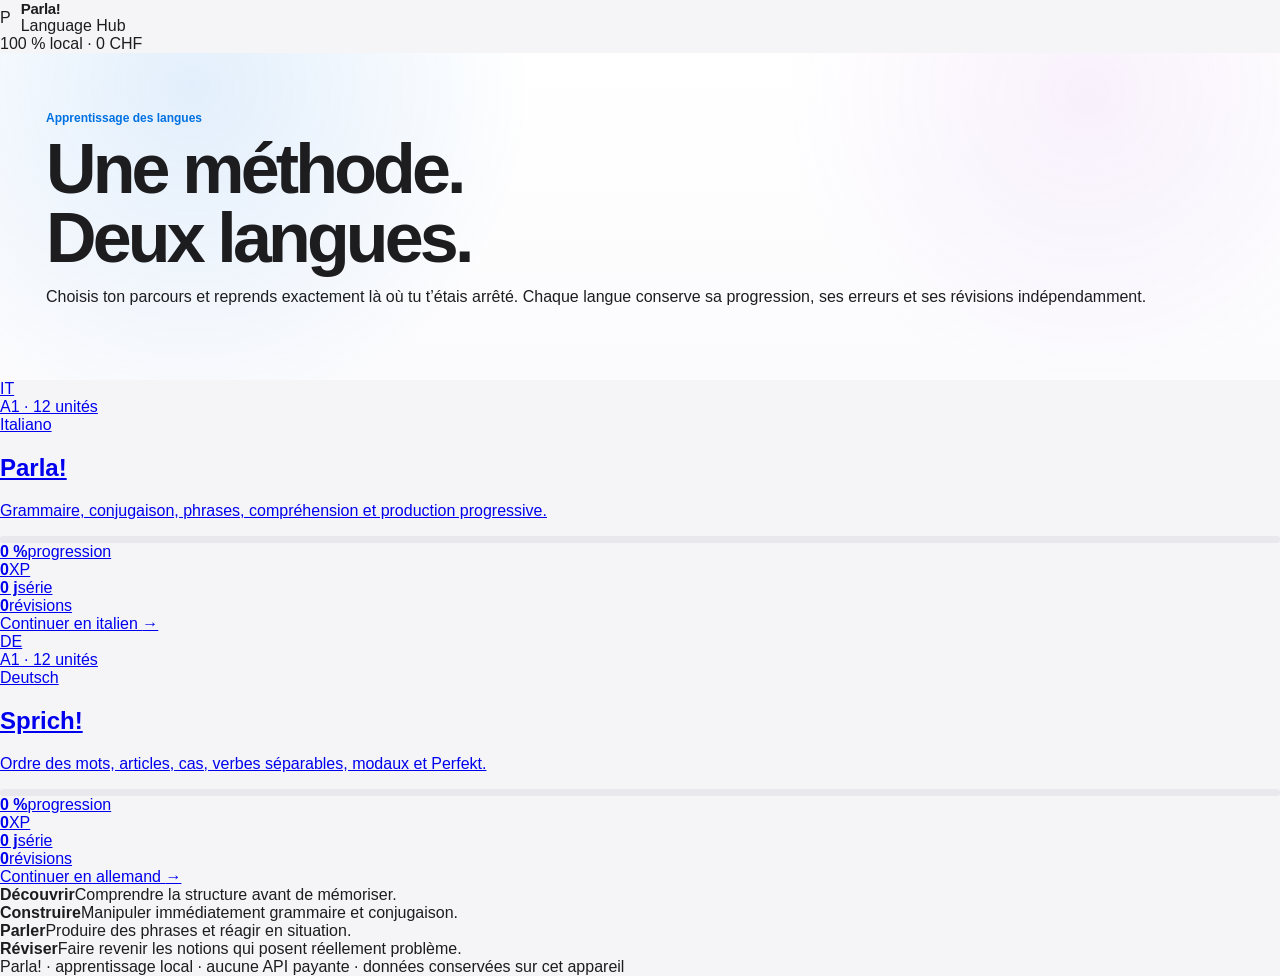
==== commit 80d4b9cf: "Turn root into Parla language hub" ====
--- a/index.html
+++ b/index.html
@@ -4,24 +4,69 @@
 <meta charset="utf-8">
 <meta name="viewport" content="width=device-width,initial-scale=1,viewport-fit=cover">
 <meta name="theme-color" content="#f5f5f7">
-<meta name="apple-mobile-web-app-capable" content="yes">
-<meta name="apple-mobile-web-app-status-bar-style" content="default">
-<meta name="apple-mobile-web-app-title" content="Parla!">
-<meta name="description" content="Parla! — cours d'italien A1 progressif, local et gratuit.">
-<link rel="manifest" href="./manifest.json">
+<meta name="description" content="Parla! — choisissez votre langue et poursuivez votre apprentissage.">
 <link rel="icon" href="./icon.svg" type="image/svg+xml">
-<link rel="apple-touch-icon" href="./icon.svg">
 <link rel="stylesheet" href="./styles.css">
-<title>Parla! — Italiano Coach</title>
+<title>Parla! — Language Hub</title>
 </head>
 <body>
-<div id="app"></div>
-<script src="./curriculum.js"></script>
-<script src="./app.js"></script>
-<script>
-if("serviceWorker" in navigator){
-  window.addEventListener("load",()=>navigator.serviceWorker.register("./sw.js").catch(()=>{}));
-}
-</script>
+<main class="hub">
+  <header class="hub-top">
+    <div class="brand"><div class="mark">P</div><div><b>Parla!</b><span>Language Hub</span></div></div>
+    <div class="local">100 % local · 0 CHF</div>
+  </header>
+
+  <section class="hero">
+    <div class="eyebrow">Apprentissage des langues</div>
+    <h1>Une méthode.<br>Deux langues.</h1>
+    <p>Choisis ton parcours et reprends exactement là où tu t’étais arrêté. Chaque langue conserve sa progression, ses erreurs et ses révisions indépendamment.</p>
+  </section>
+
+  <section class="languages">
+    <a class="language-card italian" href="./italiano/">
+      <div class="card-head"><div class="flag">IT</div><span class="badge">A1 · 12 unités</span></div>
+      <div>
+        <div class="kicker">Italiano</div>
+        <h2>Parla!</h2>
+        <p>Grammaire, conjugaison, phrases, compréhension et production progressive.</p>
+      </div>
+      <div class="progress"><span id="itProgress" style="width:0%"></span></div>
+      <div class="metrics">
+        <div><b id="itPct">0 %</b><span>progression</span></div>
+        <div><b id="itXp">0</b><span>XP</span></div>
+        <div><b id="itStreak">0 j</b><span>série</span></div>
+        <div><b id="itDue">0</b><span>révisions</span></div>
+      </div>
+      <div class="open">Continuer en italien <span>→</span></div>
+    </a>
+
+    <a class="language-card german" href="./deutsch/">
+      <div class="card-head"><div class="flag de">DE</div><span class="badge">A1 · 12 unités</span></div>
+      <div>
+        <div class="kicker">Deutsch</div>
+        <h2>Sprich!</h2>
+        <p>Ordre des mots, articles, cas, verbes séparables, modaux et Perfekt.</p>
+      </div>
+      <div class="progress"><span id="deProgress" style="width:0%"></span></div>
+      <div class="metrics">
+        <div><b id="dePct">0 %</b><span>progression</span></div>
+        <div><b id="deXp">0</b><span>XP</span></div>
+        <div><b id="deStreak">0 j</b><span>série</span></div>
+        <div><b id="deDue">0</b><span>révisions</span></div>
+      </div>
+      <div class="open">Continuer en allemand <span>→</span></div>
+    </a>
+  </section>
+
+  <section class="principles">
+    <div><b>Découvrir</b><span>Comprendre la structure avant de mémoriser.</span></div>
+    <div><b>Construire</b><span>Manipuler immédiatement grammaire et conjugaison.</span></div>
+    <div><b>Parler</b><span>Produire des phrases et réagir en situation.</span></div>
+    <div><b>Réviser</b><span>Faire revenir les notions qui posent réellement problème.</span></div>
+  </section>
+
+  <footer>Parla! · apprentissage local · aucune API payante · données conservées sur cet appareil</footer>
+</main>
+<script src="./hub.js"></script>
 </body>
 </html>
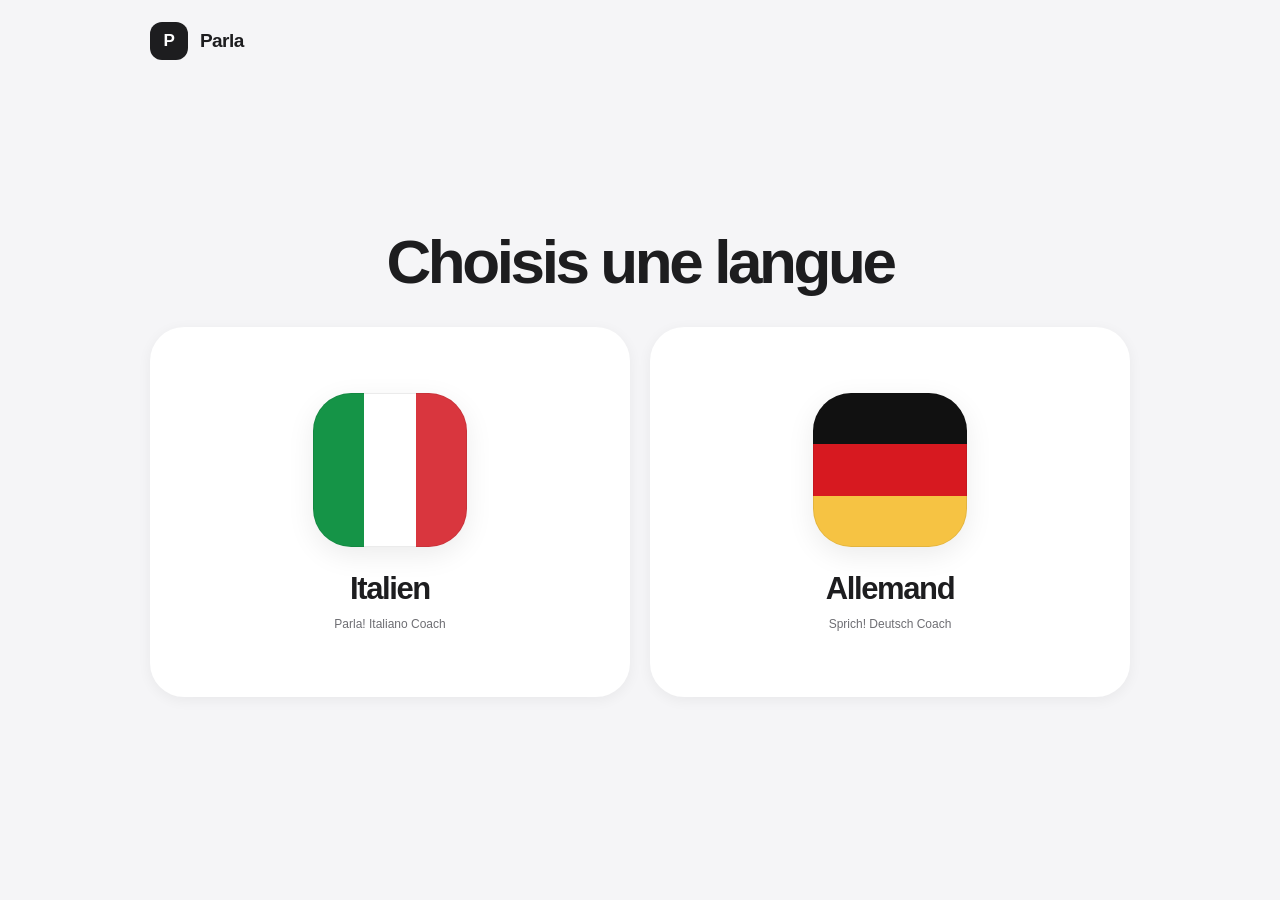
==== commit 471b34ae: "Simplify Parla root to a clean language selector" ====
--- a/index.html
+++ b/index.html
@@ -4,69 +4,147 @@
 <meta charset="utf-8">
 <meta name="viewport" content="width=device-width,initial-scale=1,viewport-fit=cover">
 <meta name="theme-color" content="#f5f5f7">
-<meta name="description" content="Parla! — choisissez votre langue et poursuivez votre apprentissage.">
+<meta name="description" content="Parla — choisissez une langue.">
 <link rel="icon" href="./icon.svg" type="image/svg+xml">
-<link rel="stylesheet" href="./styles.css">
-<title>Parla! — Language Hub</title>
+<title>Parla</title>
+<style>
+:root{
+  --bg:#f5f5f7;
+  --ink:#1d1d1f;
+  --muted:#6e6e73;
+}
+*{box-sizing:border-box}
+html,body{margin:0;min-height:100%;background:var(--bg)}
+body{
+  color:var(--ink);
+  font-family:-apple-system,BlinkMacSystemFont,"SF Pro Display","SF Pro Text","Helvetica Neue",Arial,sans-serif;
+  -webkit-font-smoothing:antialiased;
+  padding-top:env(safe-area-inset-top);
+  padding-bottom:env(safe-area-inset-bottom);
+}
+main{
+  width:min(980px,calc(100% - 32px));
+  min-height:100vh;
+  margin:0 auto;
+  display:flex;
+  flex-direction:column;
+}
+header{
+  height:82px;
+  display:flex;
+  align-items:center;
+}
+.brand{
+  display:flex;
+  align-items:center;
+  gap:12px;
+  font-size:19px;
+  font-weight:700;
+  letter-spacing:-.03em;
+}
+.mark{
+  width:38px;
+  height:38px;
+  border-radius:12px;
+  display:grid;
+  place-items:center;
+  background:#1d1d1f;
+  color:#fff;
+  font-size:17px;
+}
+.hero{
+  flex:1;
+  display:flex;
+  flex-direction:column;
+  justify-content:center;
+  padding:30px 0 84px;
+}
+h1{
+  margin:0 0 34px;
+  text-align:center;
+  font-size:clamp(38px,6vw,62px);
+  line-height:1;
+  letter-spacing:-.055em;
+}
+.selector{
+  display:grid;
+  grid-template-columns:1fr 1fr;
+  gap:20px;
+}
+.lang{
+  min-height:370px;
+  border-radius:34px;
+  background:#fff;
+  color:inherit;
+  text-decoration:none;
+  display:flex;
+  flex-direction:column;
+  align-items:center;
+  justify-content:center;
+  gap:24px;
+  box-shadow:0 3px 14px rgba(0,0,0,.055);
+  transition:transform .18s ease,box-shadow .18s ease;
+}
+.lang:hover{
+  transform:translateY(-4px);
+  box-shadow:0 16px 40px rgba(0,0,0,.09);
+}
+.flag{
+  width:154px;
+  height:154px;
+  border-radius:38px;
+  box-shadow:inset 0 0 0 1px rgba(0,0,0,.08),0 8px 28px rgba(0,0,0,.08);
+}
+.flag.it{
+  background:linear-gradient(90deg,#159447 0 33.333%,#fff 33.333% 66.666%,#d9363e 66.666%);
+}
+.flag.de{
+  background:linear-gradient(#111 0 33.333%,#d71920 33.333% 66.666%,#f6c343 66.666%);
+}
+.lang strong{
+  font-size:31px;
+  letter-spacing:-.045em;
+}
+.lang span{
+  margin-top:-14px;
+  color:var(--muted);
+  font-size:12px;
+}
+@media(max-width:680px){
+  main{width:min(100% - 24px,520px)}
+  header{height:70px}
+  .hero{justify-content:flex-start;padding:50px 0 44px}
+  h1{font-size:42px;margin-bottom:26px}
+  .selector{grid-template-columns:1fr;gap:14px}
+  .lang{min-height:250px;border-radius:28px;gap:18px}
+  .flag{width:118px;height:118px;border-radius:30px}
+  .lang strong{font-size:27px}
+}
+</style>
 </head>
 <body>
-<main class="hub">
-  <header class="hub-top">
-    <div class="brand"><div class="mark">P</div><div><b>Parla!</b><span>Language Hub</span></div></div>
-    <div class="local">100 % local · 0 CHF</div>
+<main>
+  <header>
+    <div class="brand"><div class="mark">P</div><div>Parla</div></div>
   </header>
 
   <section class="hero">
-    <div class="eyebrow">Apprentissage des langues</div>
-    <h1>Une méthode.<br>Deux langues.</h1>
-    <p>Choisis ton parcours et reprends exactement là où tu t’étais arrêté. Chaque langue conserve sa progression, ses erreurs et ses révisions indépendamment.</p>
+    <h1>Choisis une langue</h1>
+
+    <div class="selector">
+      <a class="lang" href="./italiano/" aria-label="Ouvrir le cours d’italien">
+        <div class="flag it" aria-hidden="true"></div>
+        <strong>Italien</strong>
+        <span>Parla! Italiano Coach</span>
+      </a>
+
+      <a class="lang" href="./deutsch/" aria-label="Ouvrir le cours d’allemand">
+        <div class="flag de" aria-hidden="true"></div>
+        <strong>Allemand</strong>
+        <span>Sprich! Deutsch Coach</span>
+      </a>
+    </div>
   </section>
-
-  <section class="languages">
-    <a class="language-card italian" href="./italiano/">
-      <div class="card-head"><div class="flag">IT</div><span class="badge">A1 · 12 unités</span></div>
-      <div>
-        <div class="kicker">Italiano</div>
-        <h2>Parla!</h2>
-        <p>Grammaire, conjugaison, phrases, compréhension et production progressive.</p>
-      </div>
-      <div class="progress"><span id="itProgress" style="width:0%"></span></div>
-      <div class="metrics">
-        <div><b id="itPct">0 %</b><span>progression</span></div>
-        <div><b id="itXp">0</b><span>XP</span></div>
-        <div><b id="itStreak">0 j</b><span>série</span></div>
-        <div><b id="itDue">0</b><span>révisions</span></div>
-      </div>
-      <div class="open">Continuer en italien <span>→</span></div>
-    </a>
-
-    <a class="language-card german" href="./deutsch/">
-      <div class="card-head"><div class="flag de">DE</div><span class="badge">A1 · 12 unités</span></div>
-      <div>
-        <div class="kicker">Deutsch</div>
-        <h2>Sprich!</h2>
-        <p>Ordre des mots, articles, cas, verbes séparables, modaux et Perfekt.</p>
-      </div>
-      <div class="progress"><span id="deProgress" style="width:0%"></span></div>
-      <div class="metrics">
-        <div><b id="dePct">0 %</b><span>progression</span></div>
-        <div><b id="deXp">0</b><span>XP</span></div>
-        <div><b id="deStreak">0 j</b><span>série</span></div>
-        <div><b id="deDue">0</b><span>révisions</span></div>
-      </div>
-      <div class="open">Continuer en allemand <span>→</span></div>
-    </a>
-  </section>
-
-  <section class="principles">
-    <div><b>Découvrir</b><span>Comprendre la structure avant de mémoriser.</span></div>
-    <div><b>Construire</b><span>Manipuler immédiatement grammaire et conjugaison.</span></div>
-    <div><b>Parler</b><span>Produire des phrases et réagir en situation.</span></div>
-    <div><b>Réviser</b><span>Faire revenir les notions qui posent réellement problème.</span></div>
-  </section>
-
-  <footer>Parla! · apprentissage local · aucune API payante · données conservées sur cet appareil</footer>
 </main>
-<script src="./hub.js"></script>
 </body>
 </html>
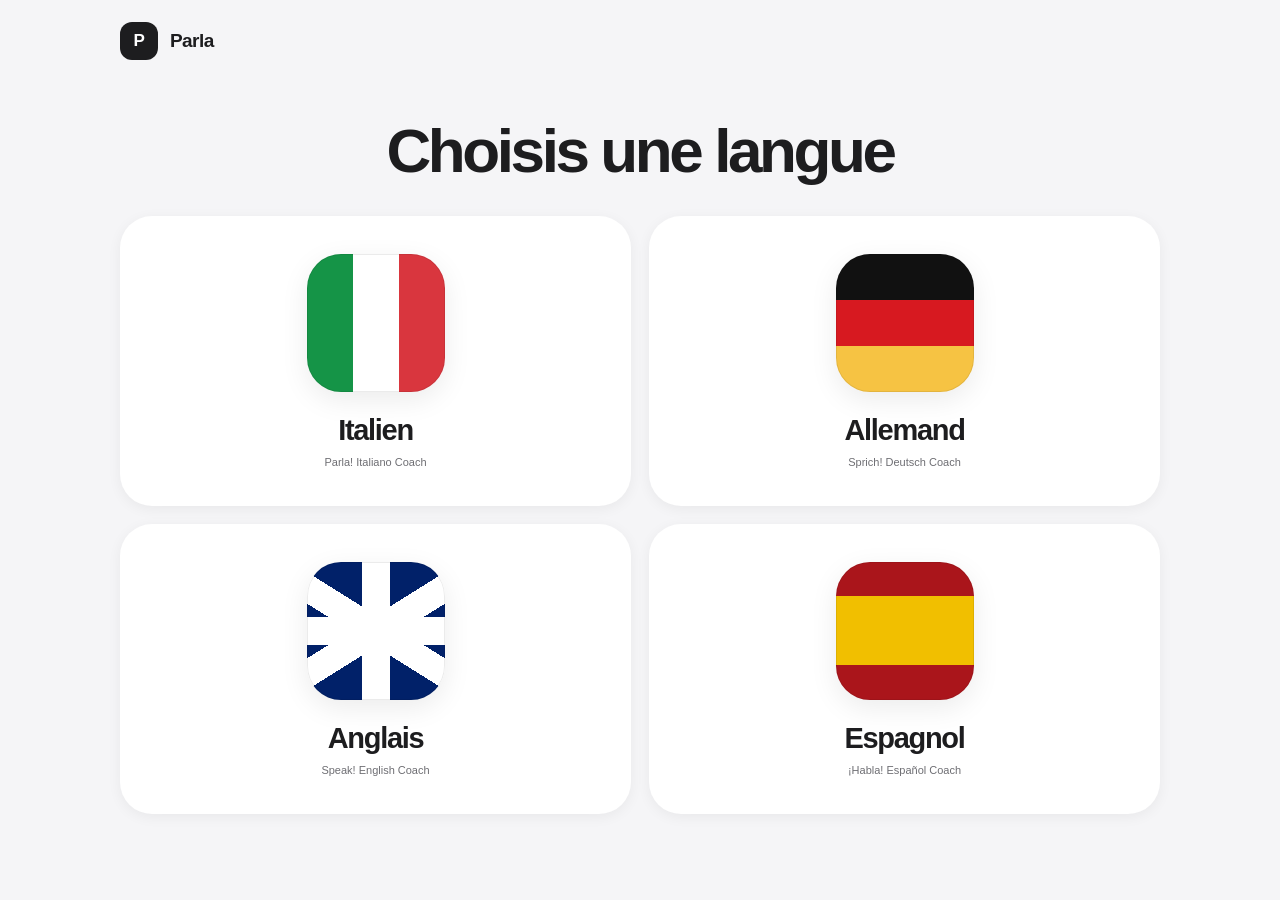
==== commit 41e4868f: "Add English and Spanish to Parla hub" ====
--- a/index.html
+++ b/index.html
@@ -8,141 +8,33 @@
 <link rel="icon" href="./icon.svg" type="image/svg+xml">
 <title>Parla</title>
 <style>
-:root{
-  --bg:#f5f5f7;
-  --ink:#1d1d1f;
-  --muted:#6e6e73;
-}
+:root{--bg:#f5f5f7;--ink:#1d1d1f;--muted:#6e6e73}
 *{box-sizing:border-box}
 html,body{margin:0;min-height:100%;background:var(--bg)}
-body{
-  color:var(--ink);
-  font-family:-apple-system,BlinkMacSystemFont,"SF Pro Display","SF Pro Text","Helvetica Neue",Arial,sans-serif;
-  -webkit-font-smoothing:antialiased;
-  padding-top:env(safe-area-inset-top);
-  padding-bottom:env(safe-area-inset-bottom);
-}
-main{
-  width:min(980px,calc(100% - 32px));
-  min-height:100vh;
-  margin:0 auto;
-  display:flex;
-  flex-direction:column;
-}
-header{
-  height:82px;
-  display:flex;
-  align-items:center;
-}
-.brand{
-  display:flex;
-  align-items:center;
-  gap:12px;
-  font-size:19px;
-  font-weight:700;
-  letter-spacing:-.03em;
-}
-.mark{
-  width:38px;
-  height:38px;
-  border-radius:12px;
-  display:grid;
-  place-items:center;
-  background:#1d1d1f;
-  color:#fff;
-  font-size:17px;
-}
-.hero{
-  flex:1;
-  display:flex;
-  flex-direction:column;
-  justify-content:center;
-  padding:30px 0 84px;
-}
-h1{
-  margin:0 0 34px;
-  text-align:center;
-  font-size:clamp(38px,6vw,62px);
-  line-height:1;
-  letter-spacing:-.055em;
-}
-.selector{
-  display:grid;
-  grid-template-columns:1fr 1fr;
-  gap:20px;
-}
-.lang{
-  min-height:370px;
-  border-radius:34px;
-  background:#fff;
-  color:inherit;
-  text-decoration:none;
-  display:flex;
-  flex-direction:column;
-  align-items:center;
-  justify-content:center;
-  gap:24px;
-  box-shadow:0 3px 14px rgba(0,0,0,.055);
-  transition:transform .18s ease,box-shadow .18s ease;
-}
-.lang:hover{
-  transform:translateY(-4px);
-  box-shadow:0 16px 40px rgba(0,0,0,.09);
-}
-.flag{
-  width:154px;
-  height:154px;
-  border-radius:38px;
-  box-shadow:inset 0 0 0 1px rgba(0,0,0,.08),0 8px 28px rgba(0,0,0,.08);
-}
-.flag.it{
-  background:linear-gradient(90deg,#159447 0 33.333%,#fff 33.333% 66.666%,#d9363e 66.666%);
-}
-.flag.de{
-  background:linear-gradient(#111 0 33.333%,#d71920 33.333% 66.666%,#f6c343 66.666%);
-}
-.lang strong{
-  font-size:31px;
-  letter-spacing:-.045em;
-}
-.lang span{
-  margin-top:-14px;
-  color:var(--muted);
-  font-size:12px;
-}
-@media(max-width:680px){
-  main{width:min(100% - 24px,520px)}
-  header{height:70px}
-  .hero{justify-content:flex-start;padding:50px 0 44px}
-  h1{font-size:42px;margin-bottom:26px}
-  .selector{grid-template-columns:1fr;gap:14px}
-  .lang{min-height:250px;border-radius:28px;gap:18px}
-  .flag{width:118px;height:118px;border-radius:30px}
-  .lang strong{font-size:27px}
-}
+body{color:var(--ink);font-family:-apple-system,BlinkMacSystemFont,"SF Pro Display","SF Pro Text","Helvetica Neue",Arial,sans-serif;-webkit-font-smoothing:antialiased;padding-top:env(safe-area-inset-top);padding-bottom:env(safe-area-inset-bottom)}
+main{width:min(1040px,calc(100% - 32px));min-height:100vh;margin:0 auto;display:flex;flex-direction:column}
+header{height:82px;display:flex;align-items:center}.brand{display:flex;align-items:center;gap:12px;font-size:19px;font-weight:700;letter-spacing:-.03em}.mark{width:38px;height:38px;border-radius:12px;display:grid;place-items:center;background:#1d1d1f;color:#fff;font-size:17px}
+.hero{flex:1;display:flex;flex-direction:column;justify-content:center;padding:24px 0 72px}h1{margin:0 0 34px;text-align:center;font-size:clamp(38px,6vw,62px);line-height:1;letter-spacing:-.055em}.selector{display:grid;grid-template-columns:1fr 1fr;gap:18px}
+.lang{min-height:290px;border-radius:32px;background:#fff;color:inherit;text-decoration:none;display:flex;flex-direction:column;align-items:center;justify-content:center;gap:22px;box-shadow:0 3px 14px rgba(0,0,0,.055);transition:transform .18s ease,box-shadow .18s ease}.lang:hover{transform:translateY(-4px);box-shadow:0 16px 40px rgba(0,0,0,.09)}
+.flag{width:138px;height:138px;border-radius:34px;box-shadow:inset 0 0 0 1px rgba(0,0,0,.08),0 8px 28px rgba(0,0,0,.08)}
+.flag.it{background:linear-gradient(90deg,#159447 0 33.333%,#fff 33.333% 66.666%,#d9363e 66.666%)}
+.flag.de{background:linear-gradient(#111 0 33.333%,#d71920 33.333% 66.666%,#f6c343 66.666%)}
+.flag.en{background:linear-gradient(32deg,transparent 43%,#fff 43% 57%,transparent 57%),linear-gradient(-32deg,transparent 43%,#fff 43% 57%,transparent 57%),linear-gradient(90deg,transparent 40%,#fff 40% 60%,transparent 60%),linear-gradient(transparent 40%,#fff 40% 60%,transparent 60%),linear-gradient(90deg,transparent 46%,#c8102e 46% 54%,transparent 54%),linear-gradient(transparent 46%,#c8102e 46% 54%,transparent 54%),#012169}
+.flag.es{background:linear-gradient(#aa151b 0 25%,#f1bf00 25% 75%,#aa151b 75%)}
+.lang strong{font-size:29px;letter-spacing:-.045em}.lang span{margin-top:-13px;color:var(--muted);font-size:11px}
+@media(max-width:680px){main{width:min(100% - 24px,520px)}header{height:70px}.hero{justify-content:flex-start;padding:42px 0 44px}h1{font-size:42px;margin-bottom:26px}.selector{grid-template-columns:1fr;gap:14px}.lang{min-height:238px;border-radius:28px;gap:18px}.flag{width:112px;height:112px;border-radius:28px}.lang strong{font-size:27px}}
 </style>
 </head>
 <body>
 <main>
-  <header>
-    <div class="brand"><div class="mark">P</div><div>Parla</div></div>
-  </header>
-
+  <header><div class="brand"><div class="mark">P</div><div>Parla</div></div></header>
   <section class="hero">
     <h1>Choisis une langue</h1>
-
     <div class="selector">
-      <a class="lang" href="./italiano/" aria-label="Ouvrir le cours d’italien">
-        <div class="flag it" aria-hidden="true"></div>
-        <strong>Italien</strong>
-        <span>Parla! Italiano Coach</span>
-      </a>
-
-      <a class="lang" href="./deutsch/" aria-label="Ouvrir le cours d’allemand">
-        <div class="flag de" aria-hidden="true"></div>
-        <strong>Allemand</strong>
-        <span>Sprich! Deutsch Coach</span>
-      </a>
+      <a class="lang" href="./italiano/" aria-label="Ouvrir le cours d’italien"><div class="flag it" aria-hidden="true"></div><strong>Italien</strong><span>Parla! Italiano Coach</span></a>
+      <a class="lang" href="./deutsch/" aria-label="Ouvrir le cours d’allemand"><div class="flag de" aria-hidden="true"></div><strong>Allemand</strong><span>Sprich! Deutsch Coach</span></a>
+      <a class="lang" href="./english/" aria-label="Ouvrir le cours d’anglais"><div class="flag en" aria-hidden="true"></div><strong>Anglais</strong><span>Speak! English Coach</span></a>
+      <a class="lang" href="./espanol/" aria-label="Ouvrir le cours d’espagnol"><div class="flag es" aria-hidden="true"></div><strong>Espagnol</strong><span>¡Habla! Español Coach</span></a>
     </div>
   </section>
 </main>
